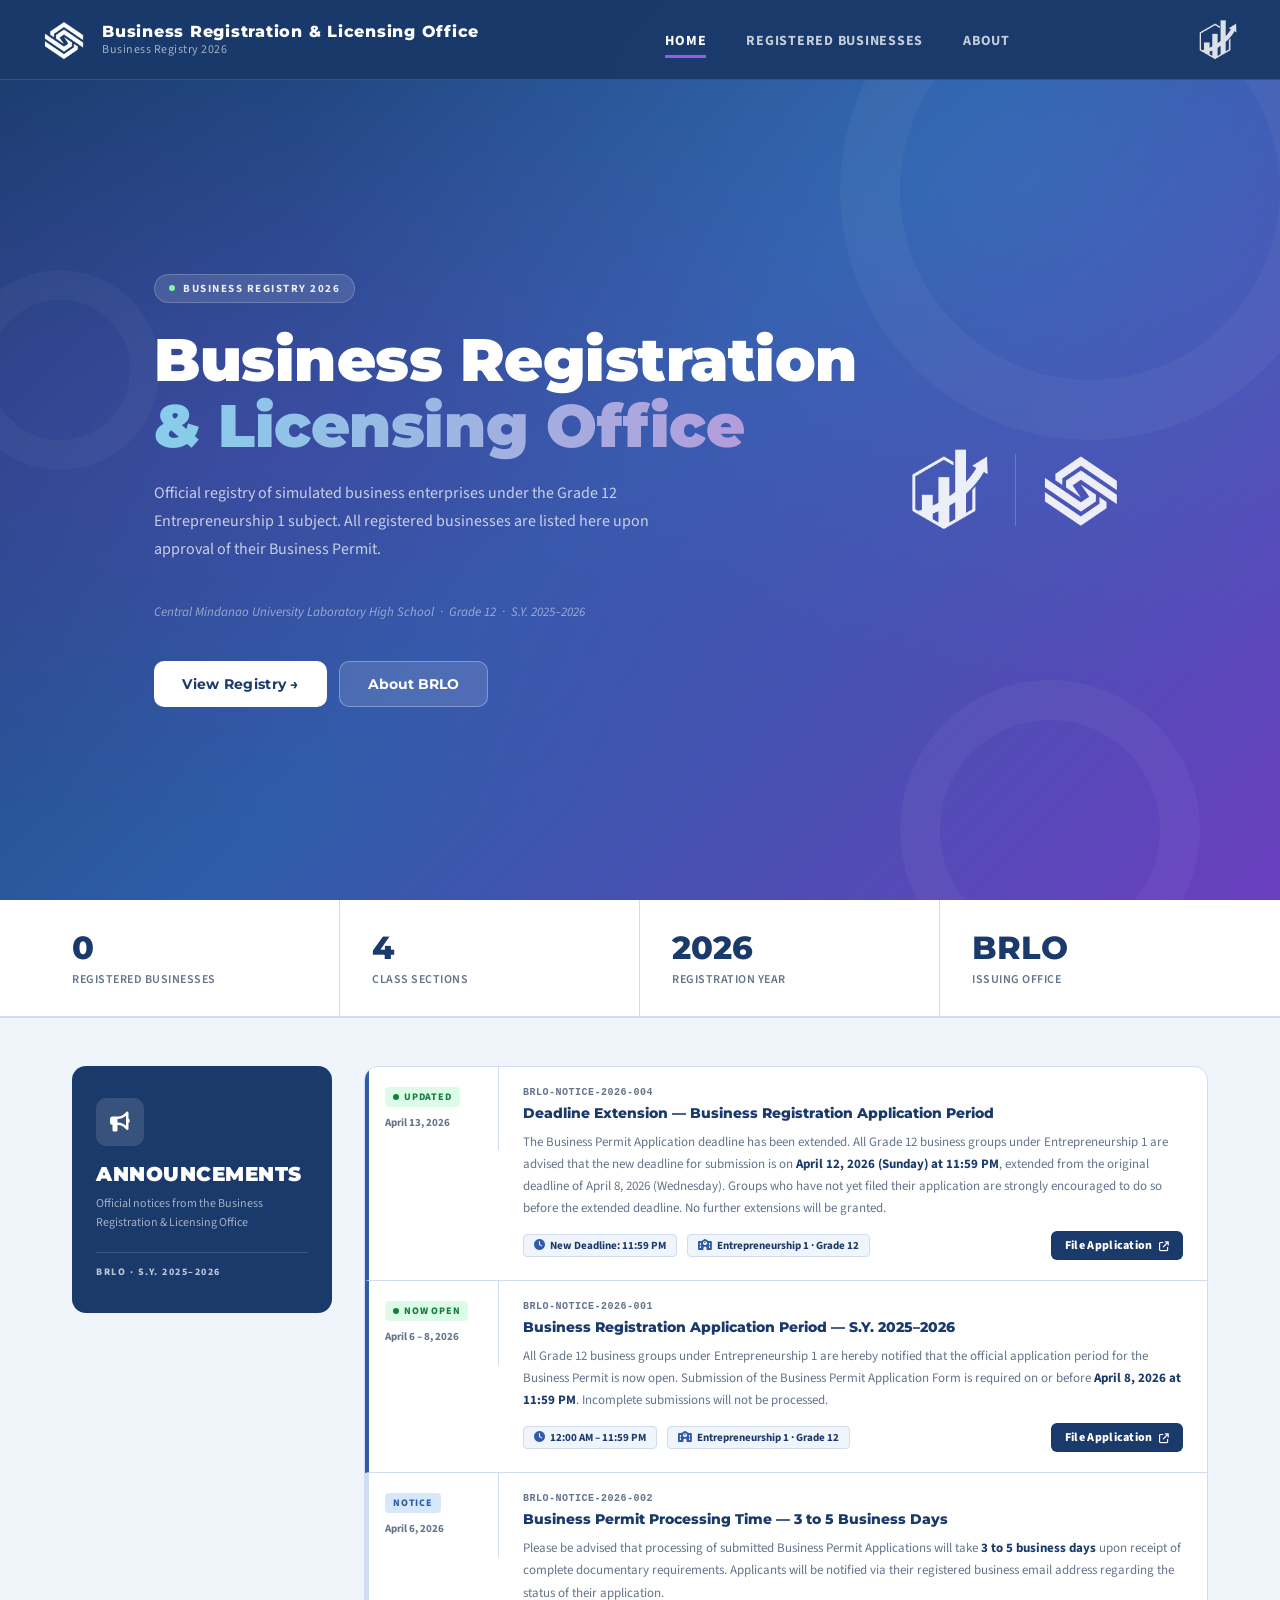
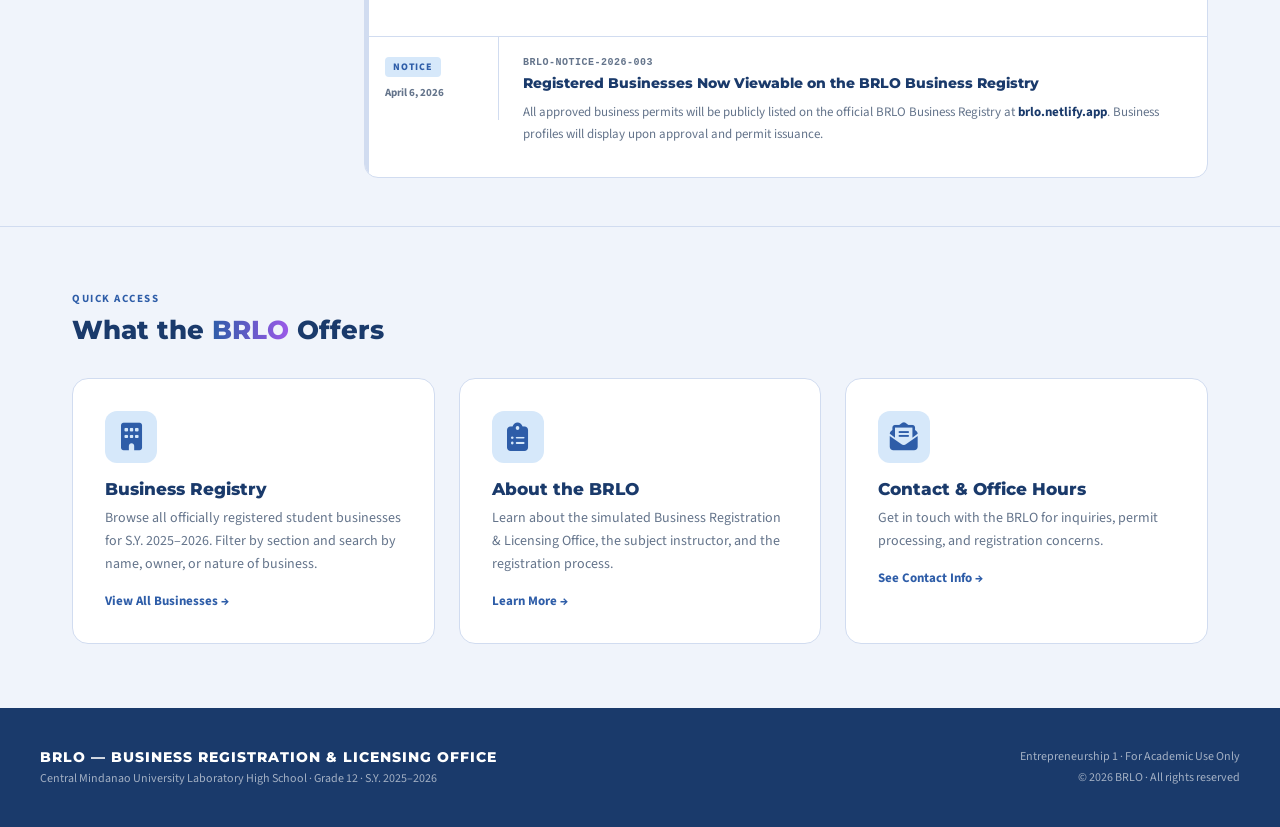
==== index.html @ 85eecd99 "added new announcement" ====
<!DOCTYPE html>
<html lang="en">
<head>
  <meta charset="UTF-8" />
  <meta name="viewport" content="width=device-width, initial-scale=1.0"/>
  <title>BRLO — Business Registry 2026</title>
  <link rel="preconnect" href="https://fonts.googleapis.com">
  <link href="https://fonts.googleapis.com/css2?family=Montserrat:wght@400;500;600;700;800;900&family=Source+Sans+3:ital,wght@0,300;0,400;0,600;1,400&display=swap" rel="stylesheet">
  <link rel="stylesheet" href="https://cdnjs.cloudflare.com/ajax/libs/font-awesome/6.5.0/css/all.min.css">
  <link rel="stylesheet" href="css/style.css">
  <link rel="stylesheet" href="css/home.css">
  <link rel="stylesheet" href="css/hamburger.css">
  <link rel="apple-touch-icon" sizes="180x180" href="favicon_io/apple-touch-icon.png">
  <link rel="icon" type="image/png" sizes="32x32" href="favicon_io/favicon-32x32.png">
  <link rel="icon" type="image/png" sizes="16x16" href="favicon_io/favicon-16x16.png">
  <link rel="manifest" href="favicon_io/site.webmanifest">
</head>
<body class="page-home">

  <!-- ═══════ NAVBAR ═══════ -->
  <nav>
    <a href="index.html" class="nav-brand">
      <img src="logo/brlo-logo.png" alt="BRLO" class="nav-logo" onerror="this.style.display='none'">
      <div class="nav-brand-text">
        <span class="nav-title-full">Business Registration &amp; Licensing Office</span>
        <span class="nav-title-short">BRLO</span>
        <span class="nav-subtitle">Business Registry 2026</span>
      </div>
    </a>

    <ul class="nav-links">
      <li><a href="index.html"    class="nav-link-home">Home</a></li>
      <li><a href="registry.html" class="nav-link-registry">Registered Businesses</a></li>
      <li><a href="about.html"    class="nav-link-about">About</a></li>
    </ul>

    <img src="logo/entrep-logo.png" alt="Entrep" class="nav-right-logo" onerror="this.style.display='none'">
  </nav>


  <!-- ═══════ HERO ═══════ -->
  <section class="hero">
    <div class="hero-geo"></div>
    <div class="hero-geo2"></div>
    <div class="hero-geo3"></div>

    <div class="hero-content">
      <div class="hero-left">
        <div class="hero-eyebrow">Business Registry 2026</div>

        <h1>
          Business Registration<br>
          <span>&amp; Licensing Office</span>
        </h1>

        <p class="hero-sub">
          Official registry of simulated business enterprises under the
          Grade 12 Entrepreneurship 1 subject. All registered businesses
          are listed here upon approval of their Business Permit.
        </p>

        <p class="hero-school">
          Central Mindanao University Laboratory High School
          &nbsp;·&nbsp; Grade 12 &nbsp;·&nbsp; S.Y. 2025–2026
        </p>

        <div class="hero-ctas">
          <a href="registry.html" class="btn-primary">
            View Registry →
          </a>
          <a href="about.html" class="btn-secondary">
            About BRLO
          </a>
        </div>
      </div>

      <div class="hero-right">
        <div class="hero-logo-stack">
          <img src="logo/entrep-logo.png" alt="Entrep Logo" onerror="this.style.display='none'">
          <div class="hero-logo-divider"></div>
          <img src="logo/brlo-logo.png"   alt="BRLO Logo"   onerror="this.style.display='none'">
        </div>
      </div>
    </div>
  </section>


  <!-- ═══════ STATS BAR ═══════ -->
  <div class="stats-bar">
    <div class="stats-inner">
      <div class="stat-item">
        <div class="stat-num" id="stat-total">—</div>
        <div class="stat-label">Registered Businesses</div>
      </div>
      <div class="stat-item">
        <div class="stat-num">4</div>
        <div class="stat-label">Class Sections</div>
      </div>
      <div class="stat-item">
        <div class="stat-num">2026</div>
        <div class="stat-label">Registration Year</div>
      </div>
      <div class="stat-item">
        <div class="stat-num">BRLO</div>
        <div class="stat-label">Issuing Office</div>
      </div>
    </div>
  </div>

  <!-- ═══════ ANNOUNCEMENTS ═══════ -->
<section class="announcements-section">
  <div class="announcements-inner">

    <!-- Left: Header panel -->
    <div class="announcements-header">
      <div class="announcements-header-icon">
        <i class="fa-solid fa-bullhorn"></i>
      </div>
      <h2>Announcements</h2>
      <p>Official notices from the Business Registration &amp; Licensing Office</p>
      <div class="announcements-office-tag">BRLO · S.Y. 2025–2026</div>
    </div>

    <!-- Right: Announcement list -->
    <div class="announcements-list">

      <!-- Item 1 — Active/urgent -->

      <!-- Item 1 — Deadline Extension (NEW - place this FIRST) -->
<div class="announcement-item urgent">
  <div class="announcement-item-left">
    <div class="announcement-tag urgent-tag">
      <span class="announcement-dot"></span> Updated
    </div>
    <div class="announcement-date">April 13, 2026</div>
  </div>
  <div class="announcement-item-content">
    <div class="announcement-ref">BRLO-NOTICE-2026-004</div>
    <div class="announcement-title">
      Deadline Extension — Business Registration Application Period
    </div>
    <div class="announcement-desc">
      The Business Permit Application deadline has been extended. 
      All Grade 12 business groups under Entrepreneurship 1 are advised 
      that the new deadline for submission is on 
      <strong>April 12, 2026 (Sunday) at 11:59 PM</strong>, 
      extended from the original deadline of April 8, 2026 (Wednesday). 
      Groups who have not yet filed their application are strongly encouraged 
      to do so before the extended deadline. No further extensions will be granted.
    </div>
    <div class="announcement-footer-row">
      <span class="announcement-meta-tag">
        <i class="fa-solid fa-clock"></i> New Deadline: 11:59 PM
      </span>
      <span class="announcement-meta-tag">
        <i class="fa-solid fa-school"></i> Entrepreneurship 1 · Grade 12
      </span>
      <a href="https://forms.gle/V1A6bCHSLGgo3zZy9"
         target="_blank" rel="noopener"
         class="announcement-read-more">
        File Application <i class="fa-solid fa-arrow-up-right-from-square"></i>
      </a>
    </div>
  </div>
</div>

      <div class="announcement-item urgent">
        <div class="announcement-item-left">
          <div class="announcement-tag urgent-tag">
            <span class="announcement-dot"></span> Now Open
          </div>
          <div class="announcement-date">April 6 – 8, 2026</div>
        </div>
        <div class="announcement-item-content">
          <div class="announcement-ref">BRLO-NOTICE-2026-001</div>
          <div class="announcement-title">
            Business Registration Application Period — S.Y. 2025–2026
          </div>
          <div class="announcement-desc">
            All Grade 12 business groups under Entrepreneurship 1 are hereby
            notified that the official application period for the Business Permit
            is now open. Submission of the Business Permit Application Form is
            required on or before <strong>April 8, 2026 at 11:59 PM</strong>.
            Incomplete submissions will not be processed.
          </div>
          <div class="announcement-footer-row">
            <span class="announcement-meta-tag">
              <i class="fa-solid fa-clock"></i> 12:00 AM – 11:59 PM
            </span>
            <span class="announcement-meta-tag">
              <i class="fa-solid fa-school"></i> Entrepreneurship 1 · Grade 12
            </span>
            <a href="https://forms.gle/V1A6bCHSLGgo3zZy9"
               target="_blank" rel="noopener"
               class="announcement-read-more">
              File Application <i class="fa-solid fa-arrow-up-right-from-square"></i>
            </a>
          </div>
        </div>
      </div>

      <!-- Item 2 — General notice -->
      <div class="announcement-item">
        <div class="announcement-item-left">
          <div class="announcement-tag general-tag">Notice</div>
          <div class="announcement-date">April 6, 2026</div>
        </div>
        <div class="announcement-item-content">
          <div class="announcement-ref">BRLO-NOTICE-2026-002</div>
          <div class="announcement-title">
            Business Permit Processing Time — 3 to 5 Business Days
          </div>
          <div class="announcement-desc">
            Please be advised that processing of submitted Business Permit
            Applications will take <strong>3 to 5 business days</strong>
            upon receipt of complete documentary requirements.
            Applicants will be notified via their registered business email address
            regarding the status of their application.
          </div>
        </div>
      </div>

      <!-- Item 3 — General notice -->
      <div class="announcement-item">
        <div class="announcement-item-left">
          <div class="announcement-tag general-tag">Notice</div>
          <div class="announcement-date">April 6, 2026</div>
        </div>
        <div class="announcement-item-content">
          <div class="announcement-ref">BRLO-NOTICE-2026-003</div>
          <div class="announcement-title">
            Registered Businesses Now Viewable on the BRLO Business Registry
          </div>
          <div class="announcement-desc">
            All approved business permits will be publicly listed on the
            official BRLO Business Registry at
            <strong>brlo.netlify.app</strong>.
            Business profiles will display upon approval and permit issuance.
          </div>
        </div>
      </div>

    </div>
  </div>
</section>


  <!-- ═══════ HIGHLIGHT CARDS ═══════ -->
  <section class="highlights">
    <div class="section-eyebrow">Quick Access</div>
    <h2 class="section-title">What the <span>BRLO</span> Offers</h2>

    <div class="highlights-grid">

      <a href="registry.html" class="highlight-card">
        <span class="highlight-icon"><i class="fa-solid fa-building"></i></span>
        <div class="highlight-title">Business Registry</div>
        <p class="highlight-desc">
          Browse all officially registered student businesses for S.Y. 2025–2026.
          Filter by section and search by name, owner, or nature of business.
        </p>
        <span class="highlight-link">View All Businesses →</span>
      </a>

      <a href="about.html" class="highlight-card">
        <span class="highlight-icon"><i class="fa-solid fa-clipboard-list"></i></span>
        <div class="highlight-title">About the BRLO</div>
        <p class="highlight-desc">
          Learn about the simulated Business Registration &amp; Licensing Office,
          the subject instructor, and the registration process.
        </p>
        <span class="highlight-link">Learn More →</span>
      </a>

      <a href="about.html#contact" class="highlight-card">
        <span class="highlight-icon"><i class="fa-solid fa-envelope-open-text"></i></span>
        <div class="highlight-title">Contact &amp; Office Hours</div>
        <p class="highlight-desc">
          Get in touch with the BRLO for inquiries, permit processing,
          and registration concerns.
        </p>
        <span class="highlight-link">See Contact Info →</span>
      </a>

    </div>
  </section>


  <!-- ═══════ FOOTER ═══════ -->
  <footer>
    <div class="footer-inner">
      <div class="footer-brand">
        <strong>BRLO — BUSINESS REGISTRATION &amp; LICENSING OFFICE</strong>
        <span>Central Mindanao University Laboratory High School · Grade 12 · S.Y. 2025–2026</span>
      </div>
      <div class="footer-right">
        <p>Entrepreneurship 1 · For Academic Use Only</p>
        <p style="margin-top: 4px;">© 2026 BRLO · All rights reserved</p>
      </div>
    </div>
  </footer>


  <script src="js/data.js"></script>
  <script src="js/main.js"></script>
  <script>
    // Populate live stat from data
    document.addEventListener('DOMContentLoaded', () => {
      const el = document.getElementById('stat-total');
      if (el && typeof BUSINESSES !== 'undefined') {
        el.textContent = BUSINESSES.length;
      }
    });
  </script>
</body>
</html>
---- css/style.css ----
/* ═══════════════════════════════════════════════════
   style.css — BRLO Global Stylesheet
   Shared across all pages: reset, variables, nav, footer
   ═══════════════════════════════════════════════════ */

/* ── RESET & BASE ─────────────────────────────────── */
*, *::before, *::after {
  box-sizing: border-box;
  margin: 0;
  padding: 0;
}
html { scroll-behavior: smooth; }
body {
  font-family: 'Source Sans 3', sans-serif;
  background: #F0F4FB;
  color: #1C1C2E;
  min-height: 100vh;
  display: flex;
  flex-direction: column;
}

/* ── CSS VARIABLES ────────────────────────────────── */
:root {
  --navy:       #1A3A6B;
  --blue:       #2E5DA8;
  --sky:        #4A90D9;
  --purple:     #6B3FC0;
  --violet:     #9B59E8;
  --light-blue: #D6E8FA;
  --bg:         #F0F4FB;
  --white:      #FFFFFF;
  --text:       #1C1C2E;
  --muted:      #64748B;
  --border:     #D1DCF0;
  --card-bg:    #FFFFFF;
  --grad:       linear-gradient(135deg, var(--navy) 0%, var(--blue) 50%, var(--purple) 100%);
  --grad-text:  linear-gradient(90deg, #2E5DA8 0%, #9B59E8 100%);
}

/* ── NAVBAR ───────────────────────────────────────── */
nav {
  position: fixed;
  top: 0; left: 0; right: 0;
  z-index: 1000;
  background: rgba(26, 58, 107, 0.98);
  backdrop-filter: blur(16px);
  border-bottom: 1px solid rgba(255,255,255,0.12);
  padding: 0 2.5rem;
  height: 80px;
  display: flex;
  align-items: center;
  justify-content: space-between;
}

.nav-brand {
  display: flex;
  align-items: center;
  gap: 14px;
  text-decoration: none;
}
.nav-logo {
  width: 48px; height: 48px;
  object-fit: contain;
  filter: brightness(0) invert(1);
}
.nav-brand-text {
  display: flex;
  flex-direction: column;
  line-height: 1.2;
}
.nav-brand-text span:first-child {
  font-family: 'Montserrat', sans-serif;
  font-size: 16px;
  font-weight: 800;
  color: #fff;
  letter-spacing: 0.75px;
}
.nav-brand-text span:last-child {
  font-size: 12px;
  color: rgba(255,255,255,0.6);
  font-weight: 400;
  letter-spacing: 0.5px;
  margin-top: 2px;
}

.nav-links {
  display: flex;
  align-items: center;
  gap: 2.5rem;
  list-style: none;
}
.nav-links a {
  text-decoration: none;
  color: rgba(255,255,255,0.75);
  font-size: 14px;
  font-weight: 700;
  letter-spacing: 0.75px;
  text-transform: uppercase;
  transition: color 0.2s;
  padding: 6px 0;
}
.page-home     .nav-link-home,
.page-registry .nav-link-registry,
.page-about    .nav-link-about {
  color: #fff;
  border-bottom: 3px solid var(--violet);
  padding-bottom: 4px;
}

.nav-title-short { display: none; }

.nav-right-logo {
  width: 44px; height: 44px;
  object-fit: contain;
  filter: brightness(0) invert(1);
  opacity: 0.85;
}

/* ── FOOTER ───────────────────────────────────────── */
footer {
  background: var(--navy);
  color: rgba(255,255,255,0.6);
  padding: 2.5rem 2rem;
  margin-top: auto;
}
.footer-inner {
  max-width: 1200px;
  margin: 0 auto;
  display: flex;
  align-items: center;
  justify-content: space-between;
  flex-wrap: wrap;
  gap: 1rem;
}
.footer-brand {
  display: flex;
  flex-direction: column;
  gap: 4px;
}
.footer-brand strong {
  font-family: 'Montserrat', sans-serif;
  font-size: 14px;
  font-weight: 800;
  color: white;
  letter-spacing: 1px;
}
.footer-brand span { font-size: 12px; }
.footer-right {
  font-size: 12px;
  text-align: right;
}

/* ── RESPONSIVE ───────────────────────────────────── */
@media (max-width: 900px) {
  nav { padding: 0 1.5rem; }
  .nav-links { gap: 1.75rem; }
  nav .nav-right-logo { display: none; }
}
@media (max-width: 640px) {
  nav { height: 72px; }
  .nav-links { gap: 1.25rem; }
  .nav-links a { font-size: 12px; }
  .nav-brand-text span:first-child { font-size: 13px; }
  .nav-brand-text span:last-child  { font-size: 11px; }
  .nav-logo { width: 40px; height: 40px; }
}
---- css/home.css ----
/* ═══════════════════════════════════════════════════
   home.css — BRLO Home / Landing Page Styles
   ═══════════════════════════════════════════════════ */

/* ── HERO ─────────────────────────────────────────── */
.hero {
  padding-top: 80px;
  min-height: 100vh;
  background: var(--grad);
  position: relative;
  overflow: hidden;
  display: flex;
  align-items: center;
}
.hero::before {
  content: '';
  position: absolute; inset: 0;
  background:
    radial-gradient(ellipse at 20% 50%, rgba(107,63,192,0.3) 0%, transparent 60%),
    radial-gradient(ellipse at 80% 20%, rgba(74,144,217,0.25) 0%, transparent 50%);
}

/* Decorative geometric rings */
.hero-geo {
  position: absolute; right: -60px; top: -60px;
  width: 500px; height: 500px;
  border: 60px solid rgba(255,255,255,0.04);
  border-radius: 50%;
  transform: rotate(30deg);
}
.hero-geo2 {
  position: absolute; right: 80px; bottom: -80px;
  width: 300px; height: 300px;
  border: 40px solid rgba(255,255,255,0.04);
  border-radius: 50%;
}
.hero-geo3 {
  position: absolute; left: -40px; top: 30%;
  width: 200px; height: 200px;
  border: 30px solid rgba(255,255,255,0.03);
  border-radius: 50%;
}

.hero-content {
  position: relative; z-index: 1;
  max-width: 1200px;
  margin: 0 auto;
  padding: 5rem 2rem;
  display: flex;
  align-items: center;
  justify-content: space-between;
  gap: 3rem;
}
.hero-left { flex: 1; }

/* Live badge */
.hero-eyebrow {
  display: inline-flex;
  align-items: center;
  gap: 8px;
  background: rgba(255,255,255,0.12);
  border: 1px solid rgba(255,255,255,0.2);
  border-radius: 100px;
  padding: 6px 14px;
  font-size: 11px;
  font-weight: 700;
  color: rgba(255,255,255,0.9);
  letter-spacing: 1.5px;
  text-transform: uppercase;
  margin-bottom: 1.5rem;
}
.hero-eyebrow::before {
  content: '';
  width: 6px; height: 6px;
  background: #7CFC9A;
  border-radius: 50%;
  animation: blink 2s infinite;
}
@keyframes blink {
  0%,100% { opacity: 1; }
  50%      { opacity: 0.3; }
}

.hero h1 {
  font-family: 'Montserrat', sans-serif;
  font-size: clamp(2.25rem, 5.5vw, 3.75rem);
  font-weight: 900;
  color: #fff;
  line-height: 1.1;
  margin-bottom: 1.25rem;
  letter-spacing: -0.5px;
}
.hero h1 span {
  background: linear-gradient(90deg, #87CEEB, #B39DDB);
  -webkit-background-clip: text;
  -webkit-text-fill-color: transparent;
  background-clip: text;
}

.hero-sub {
  font-size: 16px;
  color: rgba(255,255,255,0.72);
  line-height: 1.75;
  max-width: 540px;
  margin-bottom: 2.5rem;
}
.hero-school {
  font-size: 13px;
  color: rgba(255,255,255,0.5);
  font-style: italic;
  margin-bottom: 2.5rem;
}

/* CTA Buttons */
.hero-ctas {
  display: flex;
  gap: 12px;
  flex-wrap: wrap;
}
.btn-primary {
  display: inline-flex;
  align-items: center;
  gap: 8px;
  padding: 13px 28px;
  background: #fff;
  color: var(--navy);
  border-radius: 10px;
  font-weight: 700;
  font-size: 14px;
  text-decoration: none;
  font-family: 'Montserrat', sans-serif;
  transition: all 0.2s;
  letter-spacing: 0.3px;
}
.btn-primary:hover {
  background: var(--light-blue);
  transform: translateY(-2px);
  box-shadow: 0 8px 24px rgba(0,0,0,0.15);
}
.btn-secondary {
  display: inline-flex;
  align-items: center;
  gap: 8px;
  padding: 13px 28px;
  background: rgba(255,255,255,0.12);
  border: 1.5px solid rgba(255,255,255,0.3);
  color: #fff;
  border-radius: 10px;
  font-weight: 700;
  font-size: 14px;
  text-decoration: none;
  font-family: 'Montserrat', sans-serif;
  transition: all 0.2s;
}
.btn-secondary:hover {
  background: rgba(255,255,255,0.2);
  transform: translateY(-2px);
}

/* Hero right — logo stack */
.hero-right {
  display: flex;
  flex-direction: column;
  align-items: center;
  gap: 1rem;
}
.hero-logo-stack {
  display: flex;
  align-items: center;
  gap: 20px;
}
.hero-logo-stack img {
  width: 90px; height: 90px;
  object-fit: contain;
  filter: brightness(0) invert(1);
  opacity: 0.9;
}
.hero-logo-divider {
  width: 1px; height: 72px;
  background: rgba(255,255,255,0.2);
}

/* ── STATS BAR ────────────────────────────────────── */
.stats-bar {
  background: var(--white);
  border-bottom: 1px solid var(--border);
}
.stats-inner {
  max-width: 1200px;
  margin: 0 auto;
  display: grid;
  grid-template-columns: repeat(4, 1fr);
}
.stat-item {
  padding: 1.75rem 2rem;
  border-right: 1px solid var(--border);
  display: flex;
  flex-direction: column;
  gap: 4px;
}
.stat-item:last-child { border-right: none; }
.stat-num {
  font-family: 'Montserrat', sans-serif;
  font-size: 32px;
  font-weight: 800;
  color: var(--navy);
}
.stat-label {
  font-size: 12px;
  color: var(--muted);
  text-transform: uppercase;
  letter-spacing: 0.5px;
  font-weight: 600;
}

/* ── ANNOUNCEMENTS SECTION ────────────────────────── */
.announcements-section {
  background: var(--bg);
  border-top: 1px solid var(--border);
  border-bottom: 1px solid var(--border);
  padding: 3rem 0;
}

.announcements-inner {
  max-width: 1200px;
  margin: 0 auto;
  padding: 0 2rem;
  display: grid;
  grid-template-columns: 260px 1fr;
  gap: 2rem;
  align-items: flex-start;
}

/* ── LEFT HEADER PANEL ──────────────────────────── */
.announcements-header {
  background: var(--navy);
  border-radius: 14px;
  padding: 2rem 1.5rem;
  position: sticky;
  top: 100px;
}

.announcements-header-icon {
  width: 48px; height: 48px;
  background: rgba(255,255,255,0.12);
  border-radius: 10px;
  display: flex; align-items: center; justify-content: center;
  margin-bottom: 1rem;
}
.announcements-header-icon i {
  color: #fff; font-size: 20px;
}

.announcements-header h2 {
  font-family: 'Montserrat', sans-serif;
  font-size: 20px; font-weight: 900;
  color: #fff;
  letter-spacing: 0.5px;
  margin-bottom: 8px;
  text-transform: uppercase;
}

.announcements-header p {
  font-size: 12px;
  color: rgba(255,255,255,0.6);
  line-height: 1.6;
  margin-bottom: 1.25rem;
}

.announcements-office-tag {
  display: inline-block;
  font-size: 10px; font-weight: 800;
  color: rgba(255,255,255,0.7);
  text-transform: uppercase;
  letter-spacing: 1.5px;
  border-top: 1px solid rgba(255,255,255,0.15);
  padding-top: 12px;
  width: 100%;
}

/* ── ANNOUNCEMENT LIST ──────────────────────────── */
.announcements-list {
  display: flex;
  flex-direction: column;
  gap: 0;
  border: 1px solid var(--border);
  border-radius: 14px;
  overflow: hidden;
  background: var(--white);
}

/* ── SINGLE ANNOUNCEMENT ITEM ───────────────────── */
.announcement-item {
  display: flex;
  align-items: flex-start;
  gap: 0;
  border-bottom: 1px solid var(--border);
  transition: background 0.15s;
}
.announcement-item:last-child { border-bottom: none; }
.announcement-item:hover { background: #F8FAFF; }

.announcement-item.urgent {
  border-left: 4px solid var(--blue);
}
.announcement-item:not(.urgent) {
  border-left: 4px solid var(--border);
}

/* Left date/tag column */
.announcement-item-left {
  width: 130px;
  flex-shrink: 0;
  padding: 1.25rem 1rem;
  border-right: 1px solid var(--border);
  display: flex;
  flex-direction: column;
  align-items: flex-start;
  gap: 8px;
}

.announcement-tag {
  font-size: 10px; font-weight: 800;
  text-transform: uppercase; letter-spacing: 0.8px;
  padding: 3px 8px;
  border-radius: 4px;
  display: inline-flex; align-items: center; gap: 5px;
}
.urgent-tag {
  background: #DCFCE7; color: #15803D;
}
.general-tag {
  background: var(--light-blue); color: var(--blue);
}

.announcement-dot {
  width: 6px; height: 6px;
  background: #15803D;
  border-radius: 50%;
  display: inline-block;
  animation: blink 2s infinite;
}

.announcement-date {
  font-size: 11px;
  font-weight: 700;
  color: var(--muted);
  line-height: 1.4;
}

/* Right content column */
.announcement-item-content {
  flex: 1;
  padding: 1.25rem 1.5rem;
  min-width: 0;
}

.announcement-ref {
  font-size: 10px; font-weight: 800;
  font-family: 'Courier New', monospace;
  color: var(--muted);
  letter-spacing: 0.5px;
  margin-bottom: 6px;
  text-transform: uppercase;
}

.announcement-title {
  font-family: 'Montserrat', sans-serif;
  font-size: 14px; font-weight: 800;
  color: var(--navy);
  margin-bottom: 8px;
  line-height: 1.35;
}

.announcement-desc {
  font-size: 13px;
  color: var(--muted);
  line-height: 1.7;
  margin-bottom: 12px;
}
.announcement-desc strong {
  color: var(--navy);
  font-weight: 700;
}

.announcement-footer-row {
  display: flex;
  align-items: center;
  flex-wrap: wrap;
  gap: 10px;
}

.announcement-meta-tag {
  display: inline-flex; align-items: center; gap: 5px;
  font-size: 11px; font-weight: 700;
  color: var(--navy);
  background: var(--bg);
  border: 1px solid var(--border);
  padding: 3px 10px;
  border-radius: 4px;
}
.announcement-meta-tag i { color: var(--blue); font-size: 11px; }

.announcement-read-more {
  display: inline-flex; align-items: center; gap: 6px;
  font-size: 12px; font-weight: 800;
  color: var(--white);
  background: var(--navy);
  padding: 6px 14px;
  border-radius: 6px;
  text-decoration: none;
  letter-spacing: 0.3px;
  transition: background 0.2s, transform 0.2s;
  margin-left: auto;
}
.announcement-read-more:hover {
  background: var(--blue);
  transform: translateY(-1px);
}
.announcement-read-more i { font-size: 10px; }

/* ── RESPONSIVE ───────────────────────────────────── */
@media (max-width: 900px) {
  .announcements-inner {
    grid-template-columns: 1fr;
  }
  .announcements-header {
    position: static;
    display: flex;
    flex-direction: row;
    align-items: center;
    gap: 1rem;
    padding: 1.25rem 1.5rem;
    flex-wrap: wrap;
  }
  .announcements-header-icon { margin-bottom: 0; flex-shrink: 0; }
  .announcements-header h2 { font-size: 16px; margin-bottom: 0; }
  .announcements-header p { display: none; }
  .announcements-office-tag {
    border-top: none; padding-top: 0;
    border-left: 1px solid rgba(255,255,255,0.15);
    padding-left: 12px; width: auto;
  }
}

@media (max-width: 600px) {
  .announcement-item {
    flex-direction: column;
  }
  .announcement-item-left {
    width: 100%;
    flex-direction: row;
    align-items: center;
    border-right: none;
    border-bottom: 1px solid var(--border);
    padding: 0.75rem 1rem;
  }
  .announcement-read-more {
    margin-left: 0;
    width: 100%;
    justify-content: center;
  }
}


/* ── FEATURE HIGHLIGHTS ───────────────────────────── */
.highlights {
  max-width: 1200px;
  margin: 0 auto;
  padding: 4rem 2rem;
}
.highlights-grid {
  display: grid;
  grid-template-columns: repeat(3, 1fr);
  gap: 1.5rem;
  margin-top: 2rem;
}
.highlight-card {
  background: var(--white);
  border: 1px solid var(--border);
  border-radius: 16px;
  padding: 2rem;
  transition: all 0.25s;
  text-decoration: none;
  display: block;
}
.highlight-card:hover {
  border-color: var(--blue);
  transform: translateY(-4px);
  box-shadow: 0 16px 40px rgba(46,93,168,0.1);
}

/* Icon container on white card */
.highlight-icon {
  font-size: 1.75rem;
  margin-bottom: 1rem;
  display: flex;
  align-items: center;
  justify-content: flex-start;
  width: 52px; height: 52px;
  background: var(--light-blue);
  border-radius: 12px;
}
.highlight-icon i {
  color: var(--blue);
  margin: auto;
}

.highlight-title {
  font-family: 'Montserrat', sans-serif;
  font-size: 17px;
  font-weight: 800;
  color: var(--navy);
  margin-bottom: 8px;
}
.highlight-desc {
  font-size: 14px;
  color: var(--muted);
  line-height: 1.65;
}
.highlight-link {
  display: inline-flex;
  align-items: center;
  gap: 6px;
  margin-top: 1rem;
  font-size: 13px;
  font-weight: 700;
  color: var(--blue);
}

.section-eyebrow {
  font-size: 11px;
  font-weight: 700;
  color: var(--blue);
  text-transform: uppercase;
  letter-spacing: 1.5px;
  margin-bottom: 8px;
}
.section-title {
  font-family: 'Montserrat', sans-serif;
  font-size: 26px;
  font-weight: 800;
  color: var(--navy);
}
.section-title span {
  background: var(--grad-text);
  -webkit-background-clip: text;
  -webkit-text-fill-color: transparent;
  background-clip: text;
}

/* ── RESPONSIVE ───────────────────────────────────── */
@media (max-width: 900px) {
  .highlights-grid { grid-template-columns: 1fr 1fr; }
}
@media (max-width: 768px) {
  .hero-right { display: none; }
  .stats-inner { grid-template-columns: repeat(2, 1fr); }
  .stat-item:nth-child(2) { border-right: none; }
  .highlights-grid { grid-template-columns: 1fr; }
  .announcement-inner {
    flex-direction: column;
    align-items: flex-start;
    gap: 1rem;
    padding: 1.5rem 1.25rem;
  }

  .announcement-cta {
    width: 100%;
    justify-content: center;
  }

  .announcement-meta {
    gap: 8px;
  }
}
---- css/hamburger.css ----
/* ═══════════════════════════════════════════════════
   hamburger.css — Mobile Navigation
   append this file in all HTML pages inside <head>
   ═══════════════════════════════════════════════════ */

/* Hide hamburger button on desktop */
.nav-hamburger { display: none; }

@media (max-width: 768px) {

  /* ── NAV BAR — single row, no wrapping ─────────── */
  nav {
    height: 64px;
    padding: 0 1.25rem;
    display: flex;
    align-items: center;
    justify-content: space-between;
    flex-wrap: nowrap;        /* CRITICAL — keeps brand + btn on one line */
  }

  /* Brand takes only what it needs */
  .nav-brand {
    flex: 1;
    min-width: 0;             /* allows text to truncate if needed */
    gap: 10px;
  }

  .nav-logo {
    width: 36px; height: 36px;
    flex-shrink: 0;
  }

  .nav-brand-text span:first-child {
    font-size: 12px;
    white-space: nowrap;
    overflow: hidden;
    text-overflow: ellipsis;
  }

  .nav-brand-text span:last-child {
    font-size: 10px;
  }

  /* Hide the right logo */
  .nav-right-logo { display: none !important; }

  /* ── HAMBURGER BUTTON ───────────────────────────── */
  .nav-hamburger {
    display: flex;
    flex-direction: column;
    justify-content: center;
    align-items: center;
    gap: 5px;
    width: 40px;
    height: 40px;
    min-width: 40px;          /* prevents shrinking */
    background: rgba(255,255,255,0.1);
    border: 1px solid rgba(255,255,255,0.2);
    border-radius: 8px;
    cursor: pointer;
    padding: 0;
    flex-shrink: 0;
    margin-left: 12px;        /* space between brand and button */
    transition: background 0.2s;
  }
  .nav-hamburger:hover { background: rgba(255,255,255,0.18); }

  /* The three bars */
  .nav-hamburger .bar {
    display: block;
    width: 20px;
    height: 2px;
    background: #fff;
    border-radius: 2px;
    transition: transform 0.25s, opacity 0.25s;
    transform-origin: center;
  }

  /* Animate into X when open */
  .nav-hamburger.is-open .bar:nth-child(1) {
    transform: translateY(7px) rotate(45deg);
  }
  .nav-hamburger.is-open .bar:nth-child(2) {
    opacity: 0;
    transform: scaleX(0);
  }
  .nav-hamburger.is-open .bar:nth-child(3) {
    transform: translateY(-7px) rotate(-45deg);
  }

  /* ── NAV LINKS — hidden panel, slides down ──────── */
  .nav-links {
    display: none;
    flex-direction: column;
    align-items: stretch;
    gap: 0;
    list-style: none;

    /* Full-width panel fixed under the navbar */
    position: fixed;
    top: 64px;
    left: 0;
    right: 0;
    background: rgba(22, 48, 90, 0.99);
    backdrop-filter: blur(16px);
    -webkit-backdrop-filter: blur(16px);
    border-top: 1px solid rgba(255,255,255,0.1);
    padding: 0.5rem 0 1.25rem;
    z-index: 999;
    box-shadow: 0 12px 40px rgba(0,0,0,0.3);
  }

  .nav-links.mobile-open { display: flex; }

  /* Each list item */
  .nav-links li { width: 100%; }

  .nav-links a {
    display: block;
    padding: 16px 1.5rem;
    font-size: 14px;
    font-weight: 700;
    letter-spacing: 0.75px;
    text-transform: uppercase;
    color: rgba(255,255,255,0.75);
    text-decoration: none;
    border-bottom: 1px solid rgba(255,255,255,0.07);
    transition: background 0.15s, color 0.15s;
  }

  .nav-links li:last-child a {
    border-bottom: none;
  }

  .nav-links a:hover {
    background: rgba(255,255,255,0.06);
    color: #fff;
  }

  /* ── ACTIVE STATE — mobile uses left bar ────────── */
  /* page-body class approach — works with no JS */
  .page-home     .nav-link-home,
  .page-registry .nav-link-registry,
  .page-about    .nav-link-about {
    color: #fff;
    border-left: 4px solid var(--violet);
    padding-left: calc(1.5rem - 4px);
    background: rgba(155, 89, 232, 0.1);
    border-bottom: 1px solid rgba(255,255,255,0.07);
  }

  /* ── FOOTER — mobile fix ────────────────────────── */
footer {
  padding: 2rem 1.25rem;
}

.footer-inner {
  flex-direction: column;
  align-items: center;
  text-align: center;
  gap: 0.75rem;
}

.footer-brand {
  align-items: center;
}

.footer-brand strong {
  font-size: 12px;
  letter-spacing: 0.5px;
  line-height: 1.4;
}

.footer-brand span {
  font-size: 11px;
  line-height: 1.5;
}

.footer-right {
  text-align: center;
  font-size: 11px;
}

.footer-right p + p {
  margin-top: 2px;
}

}

@media (max-width: 390px) {
    /* Show short title, hide long title on mobile */
.nav-title-full  { display: none; }
.nav-title-short {
    display: block;
  font-family: 'Montserrat', sans-serif;
  font-size: 14px;
  font-weight: 800;
  color: #fff;
  letter-spacing: 1px;
  line-height: 1.2;
}
.nav-subtitle {
  font-size: 10px;
  color: rgba(255,255,255,0.6);
  font-weight: 400;
  letter-spacing: 0.5px;
}
}
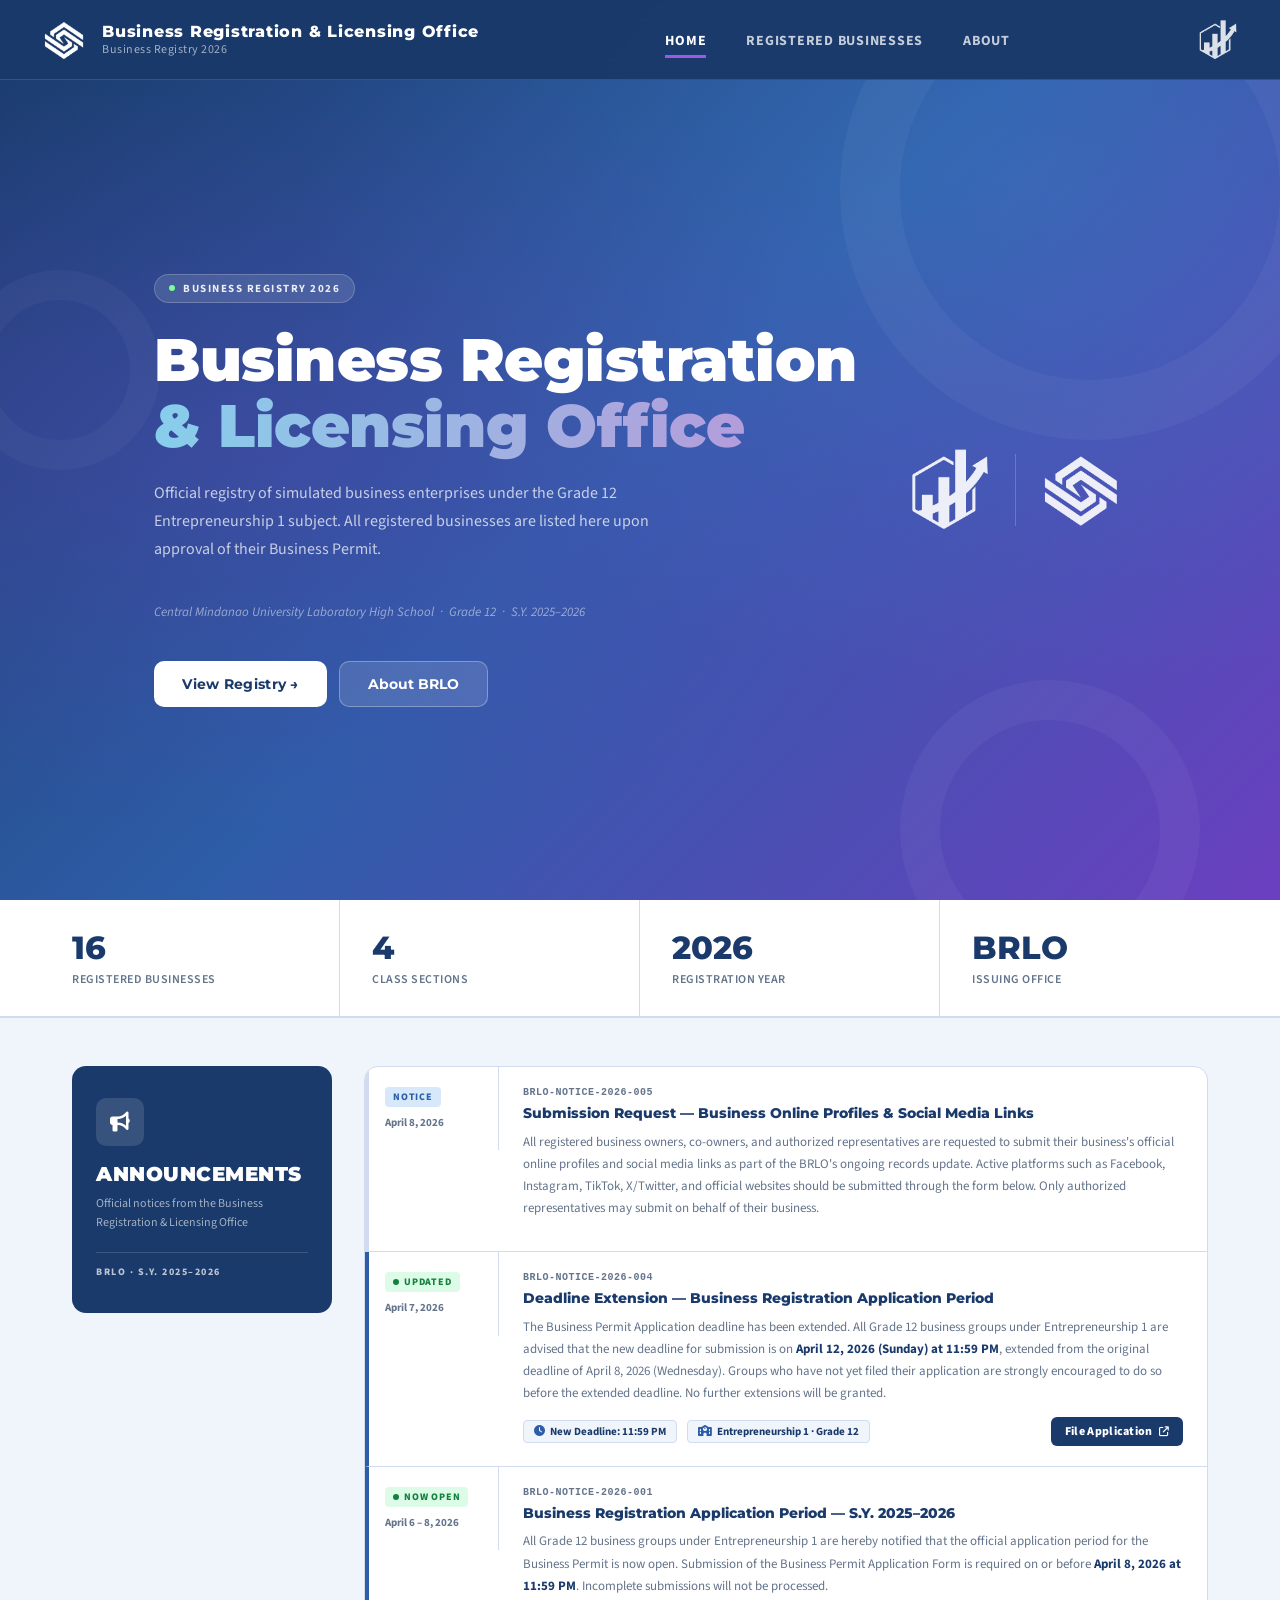
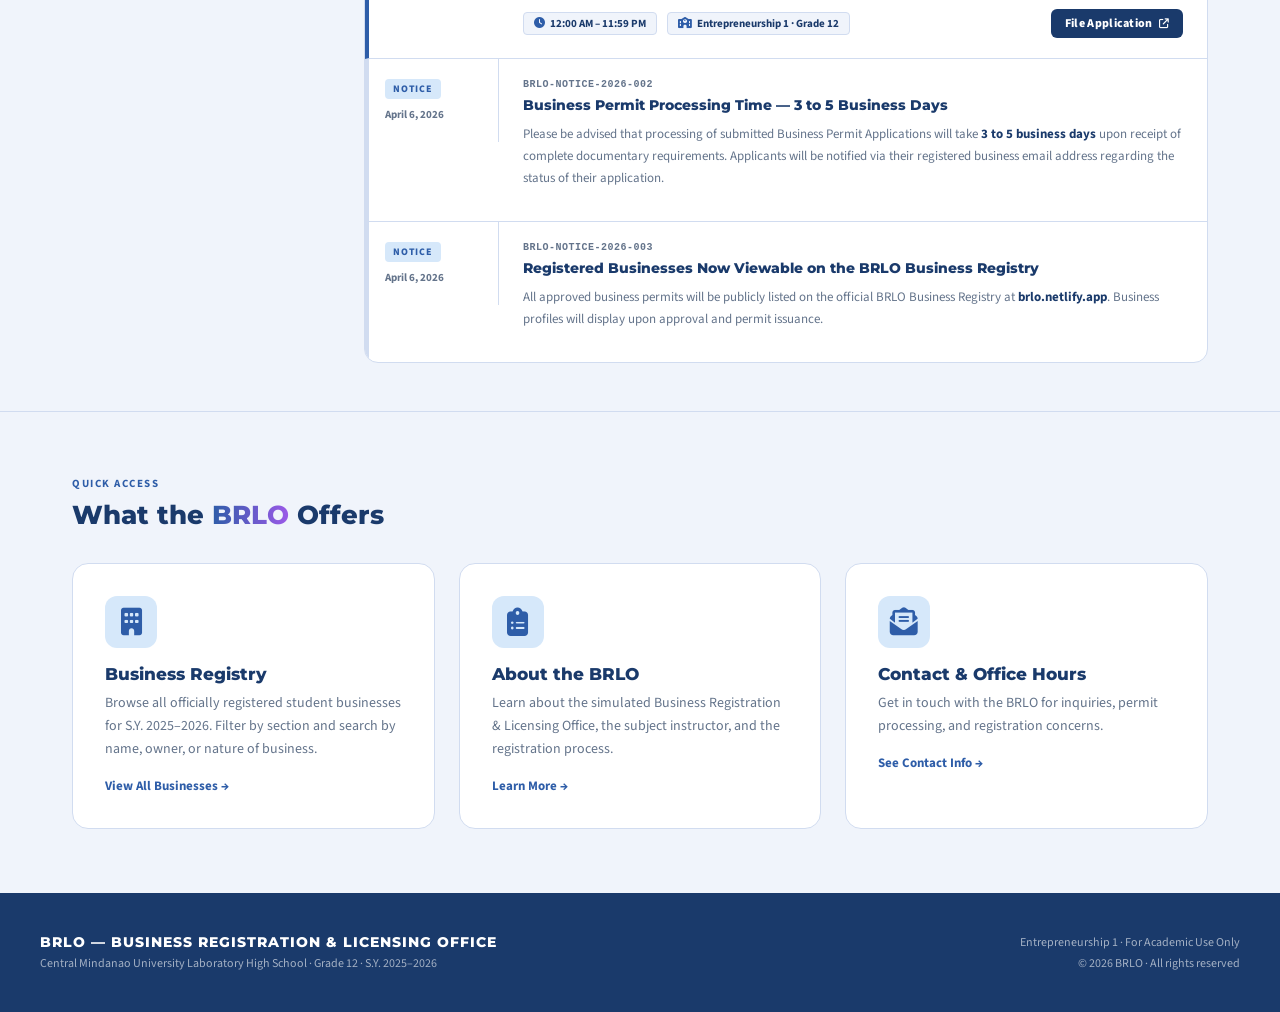
==== commit 246536b9: "added 5 new businesses and 1 announcement" ====
--- a/index.html
+++ b/index.html
@@ -125,6 +125,26 @@
     <div class="announcements-list">
 
       <!-- Item 1 — Active/urgent -->
+       <div class="announcement-item">
+        <div class="announcement-item-left">
+          <div class="announcement-tag general-tag">Notice</div>
+          <div class="announcement-date">April 8, 2026</div>
+        </div>
+        <div class="announcement-item-content">
+          <div class="announcement-ref">BRLO-NOTICE-2026-005</div>
+          <div class="announcement-title">
+            Submission Request — Business Online Profiles &amp; Social Media Links
+          </div>
+          <div class="announcement-desc">
+            All registered business owners, co-owners, and authorized representatives
+            are requested to submit their business's official online profiles and social
+            media links as part of the BRLO's ongoing records update. Active platforms
+            such as Facebook, Instagram, TikTok, X/Twitter, and official websites should
+            be submitted through the form below. Only authorized representatives may
+            submit on behalf of their business.
+          </div>
+        </div>
+      </div>
 
       <!-- Item 1 — Deadline Extension (NEW - place this FIRST) -->
 <div class="announcement-item urgent">
@@ -132,7 +152,7 @@
     <div class="announcement-tag urgent-tag">
       <span class="announcement-dot"></span> Updated
     </div>
-    <div class="announcement-date">April 13, 2026</div>
+    <div class="announcement-date">April 7, 2026</div>
   </div>
   <div class="announcement-item-content">
     <div class="announcement-ref">BRLO-NOTICE-2026-004</div>
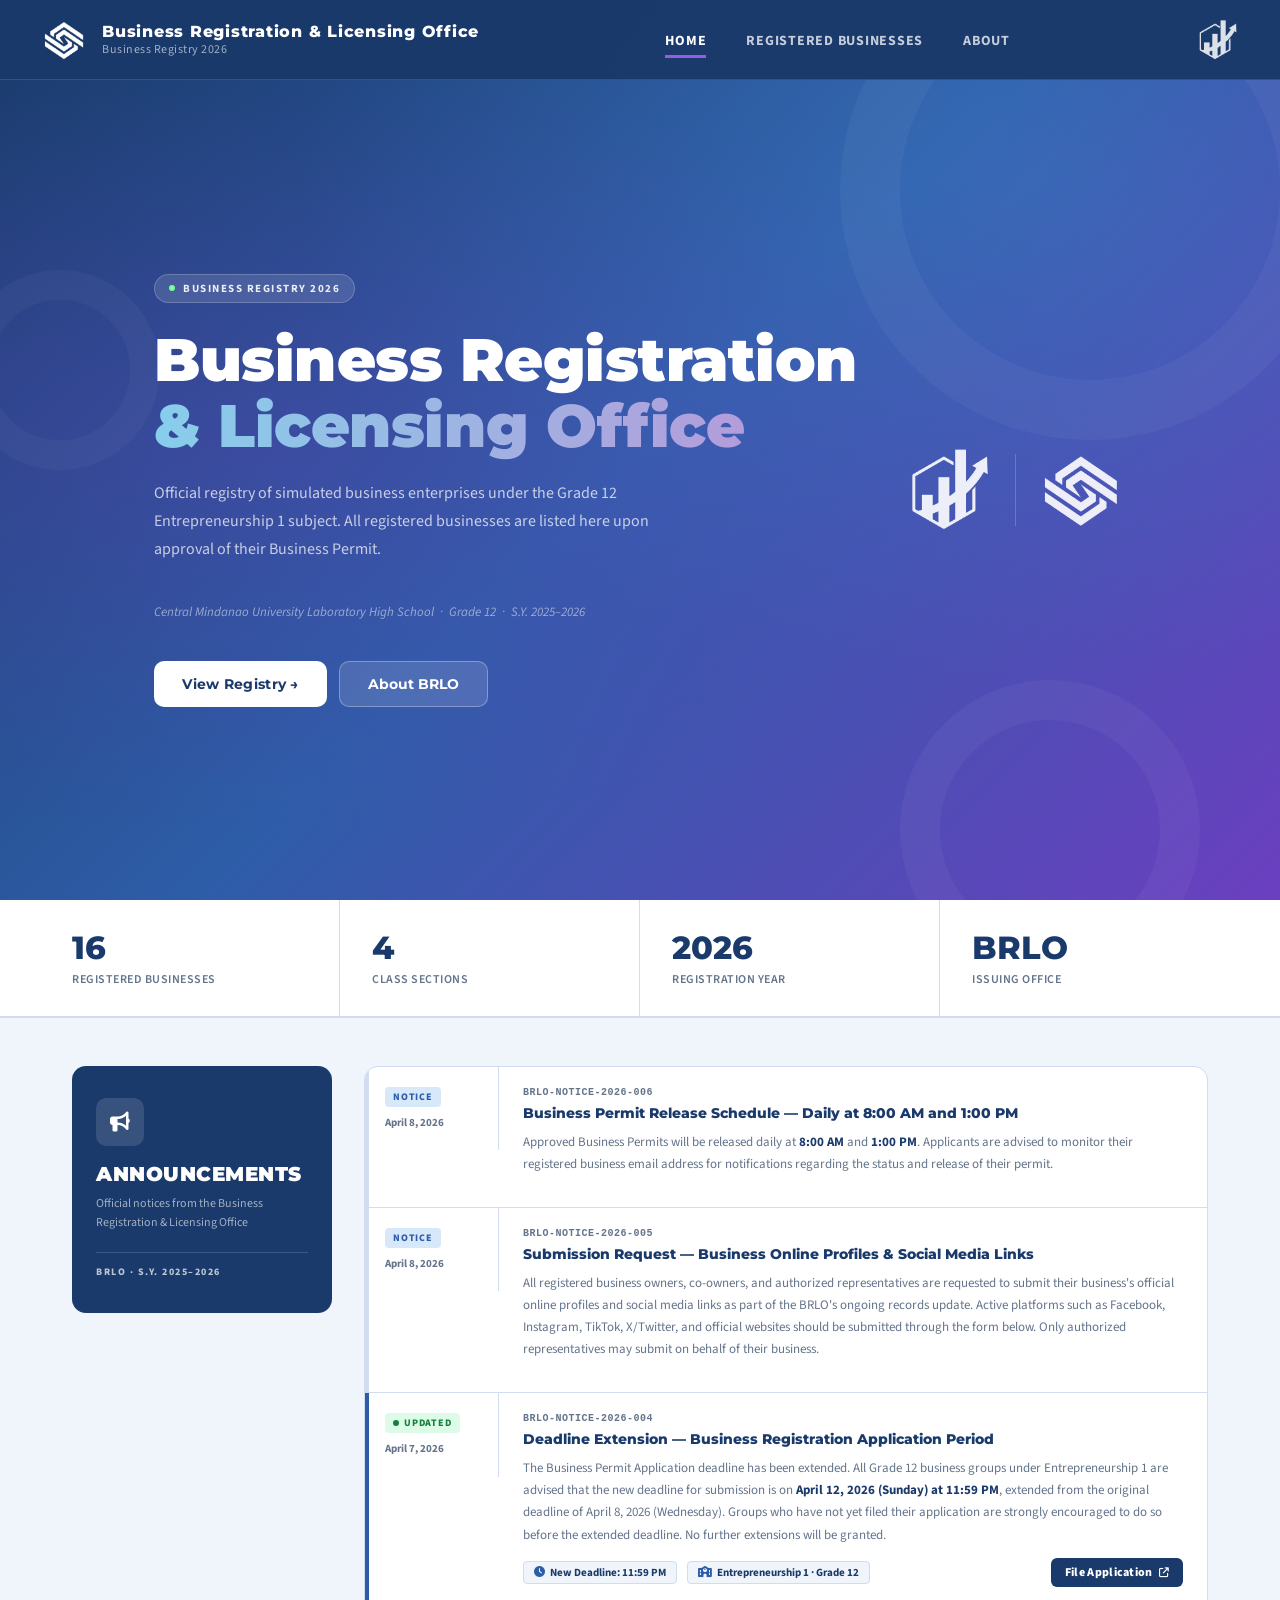
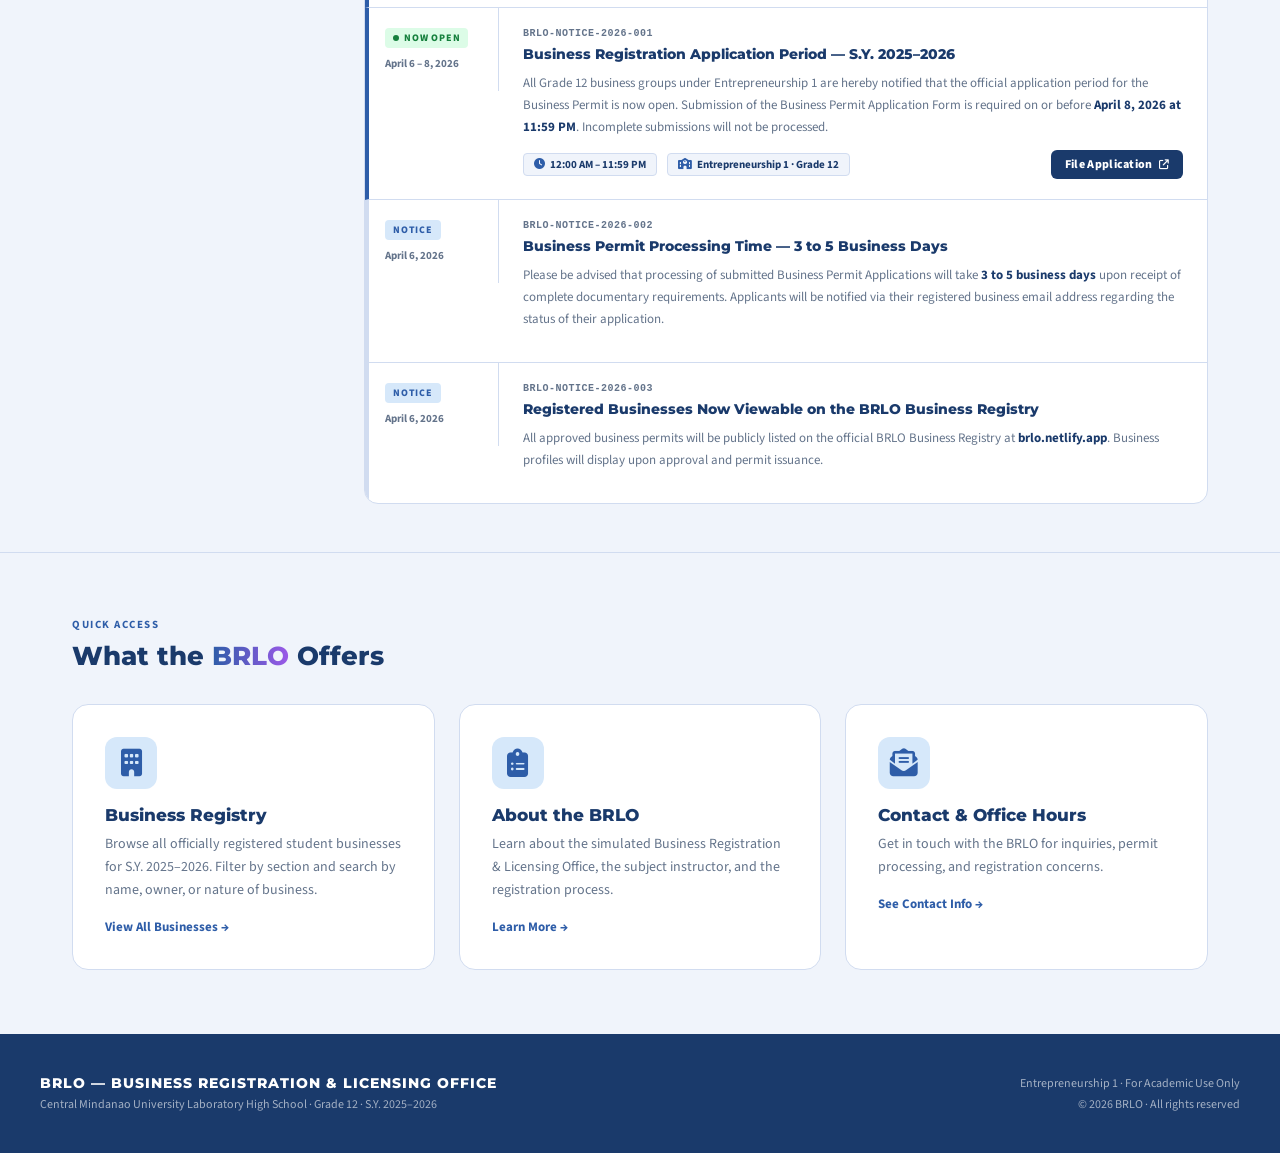
==== commit 79a903bf: "added 1 new announcement" ====
--- a/index.html
+++ b/index.html
@@ -125,6 +125,26 @@
     <div class="announcements-list">
 
       <!-- Item 1 — Active/urgent -->
+
+      <div class="announcement-item">
+        <div class="announcement-item-left">
+          <div class="announcement-tag general-tag">Notice</div>
+          <div class="announcement-date">April 8, 2026</div>
+        </div>
+        <div class="announcement-item-content">
+          <div class="announcement-ref">BRLO-NOTICE-2026-006</div>
+          <div class="announcement-title">
+            Business Permit Release Schedule — Daily at 8:00 AM and 1:00 PM
+          </div>
+          <div class="announcement-desc">
+            Approved Business Permits will be released daily at
+            <strong>8:00 AM</strong> and <strong>1:00 PM</strong>.
+            Applicants are advised to monitor their registered business email address
+            for notifications regarding the status and release of their permit.
+          </div>
+        </div>
+      </div>
+      
        <div class="announcement-item">
         <div class="announcement-item-left">
           <div class="announcement-tag general-tag">Notice</div>
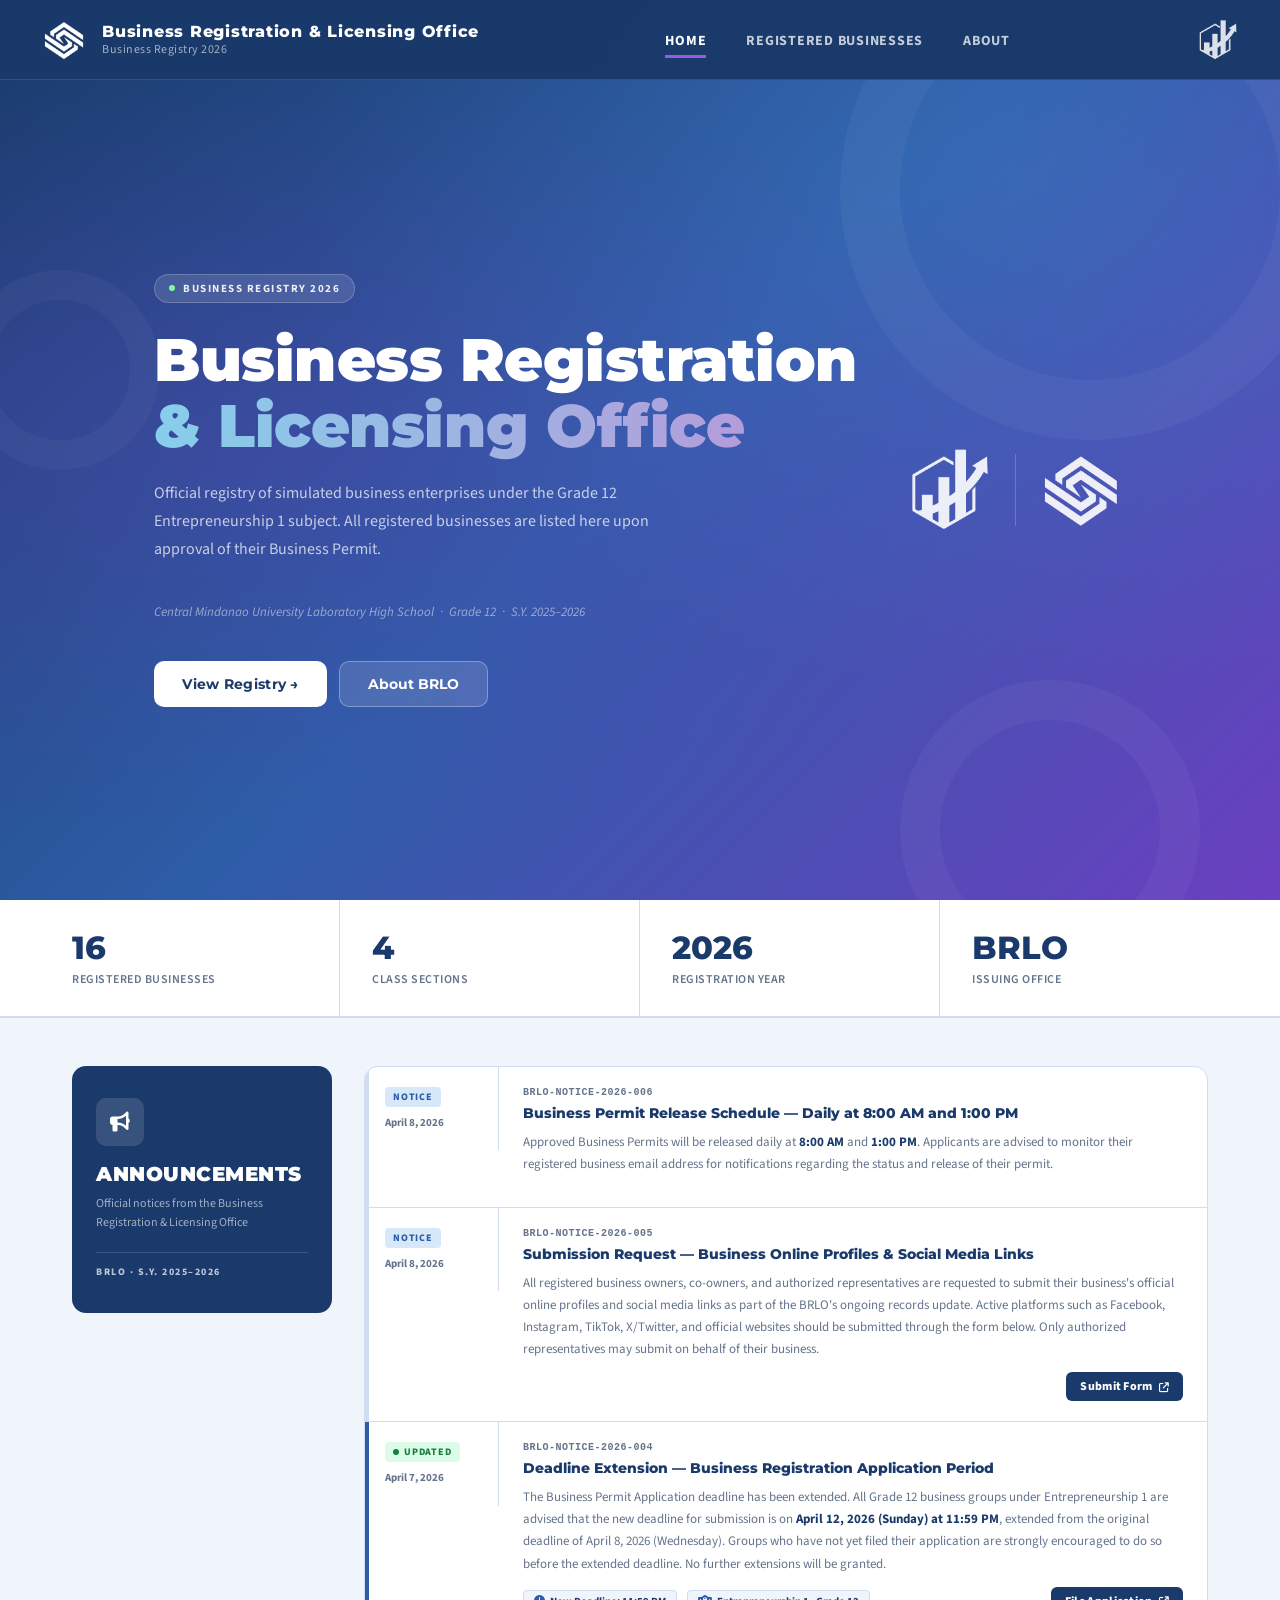
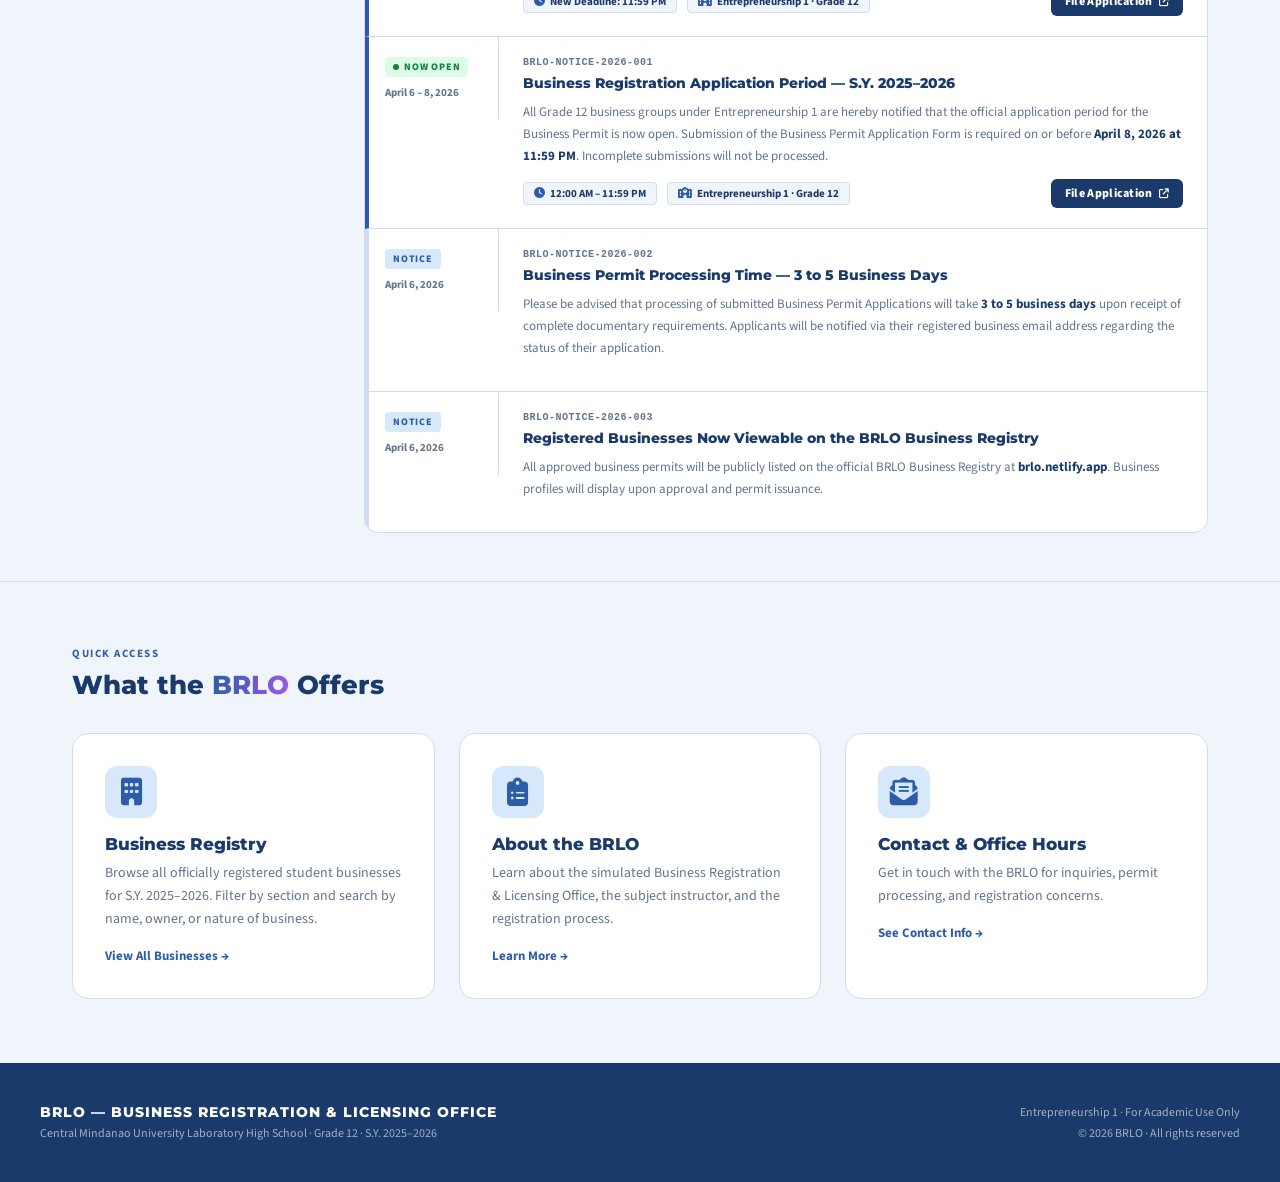
==== commit cb3871ab: "modified one announcement" ====
--- a/index.html
+++ b/index.html
@@ -144,7 +144,7 @@
           </div>
         </div>
       </div>
-      
+
        <div class="announcement-item">
         <div class="announcement-item-left">
           <div class="announcement-tag general-tag">Notice</div>
@@ -162,6 +162,13 @@
             such as Facebook, Instagram, TikTok, X/Twitter, and official websites should
             be submitted through the form below. Only authorized representatives may
             submit on behalf of their business.
+          </div>
+          <div class="announcement-footer-row">
+            <a href="https://docs.google.com/forms/d/e/1FAIpQLScvsRaIaQnWEaJVgNYVOkMKwqeHpLxcmuufoLa5Oj9_Dja5kQ/viewform?usp=sharing"
+              target="_blank" rel="noopener"
+              class="announcement-read-more">
+              Submit Form <i class="fa-solid fa-arrow-up-right-from-square"></i>
+            </a>
           </div>
         </div>
       </div>
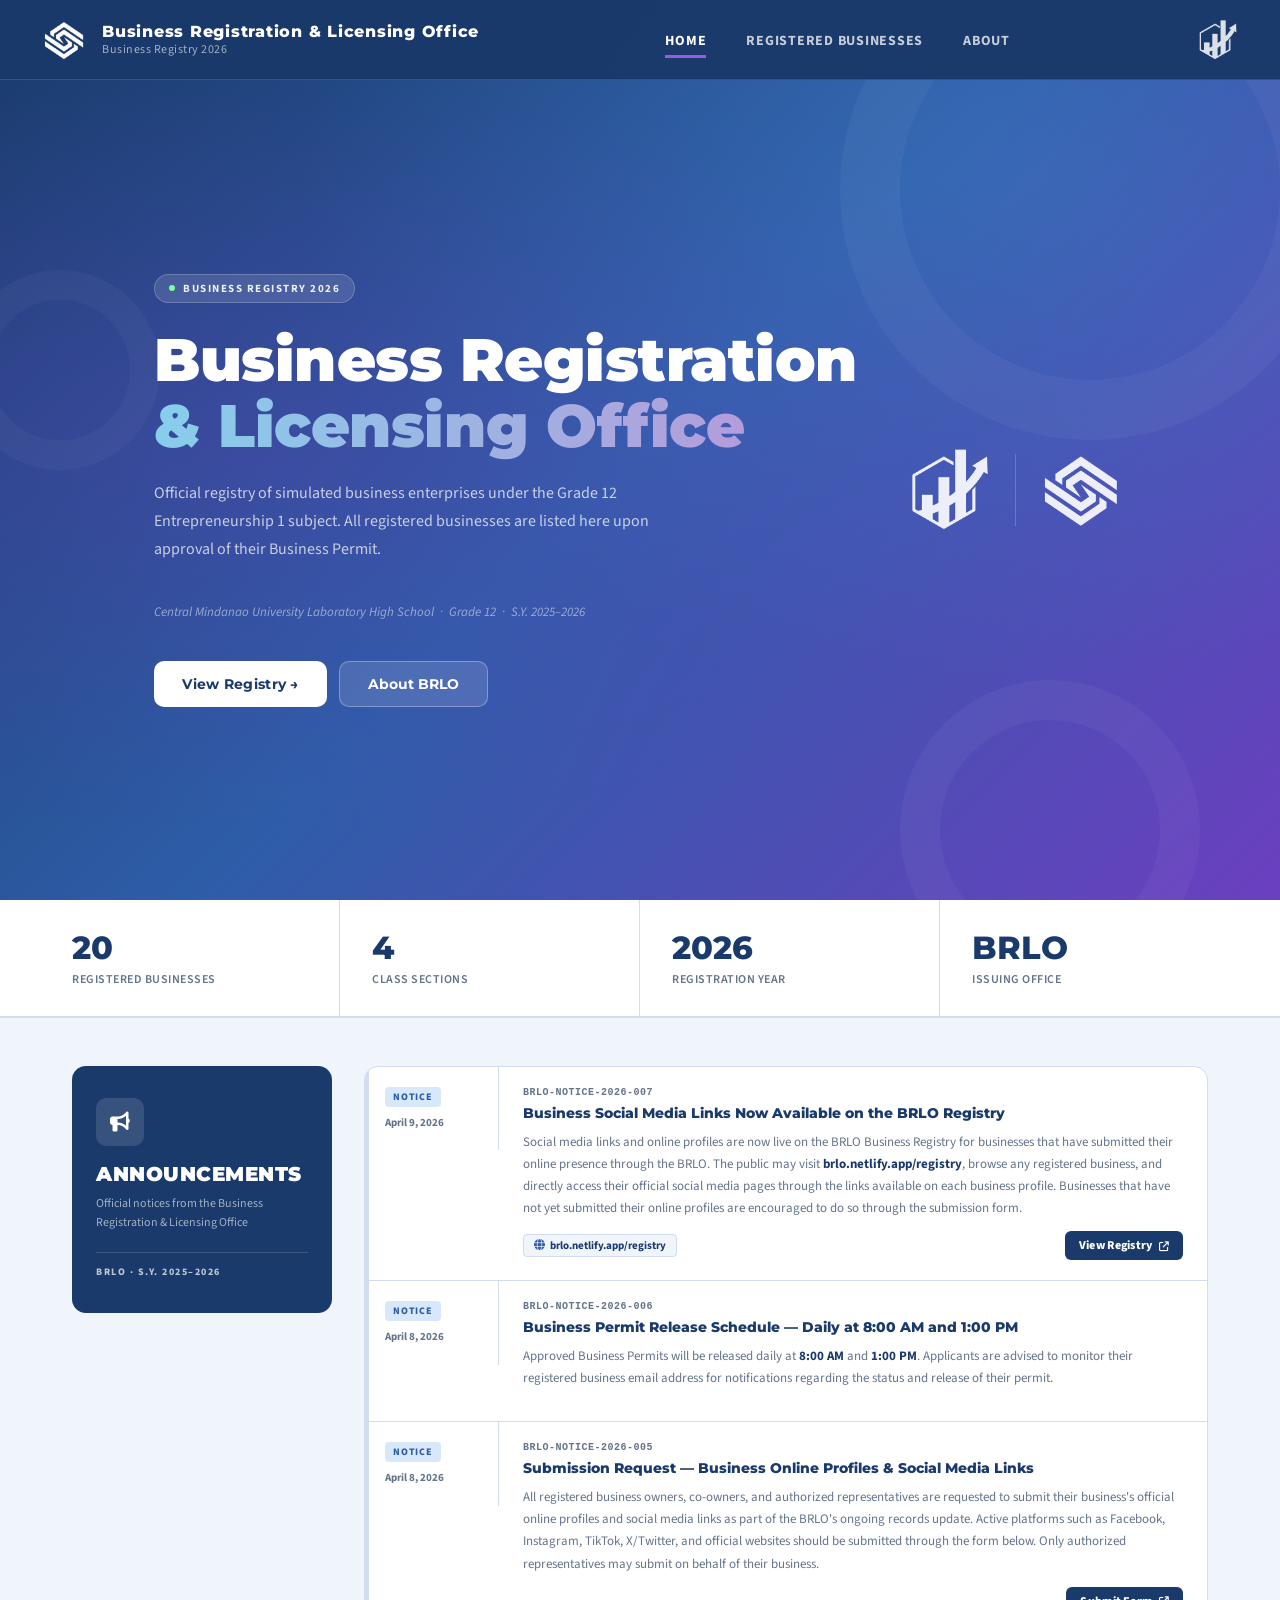
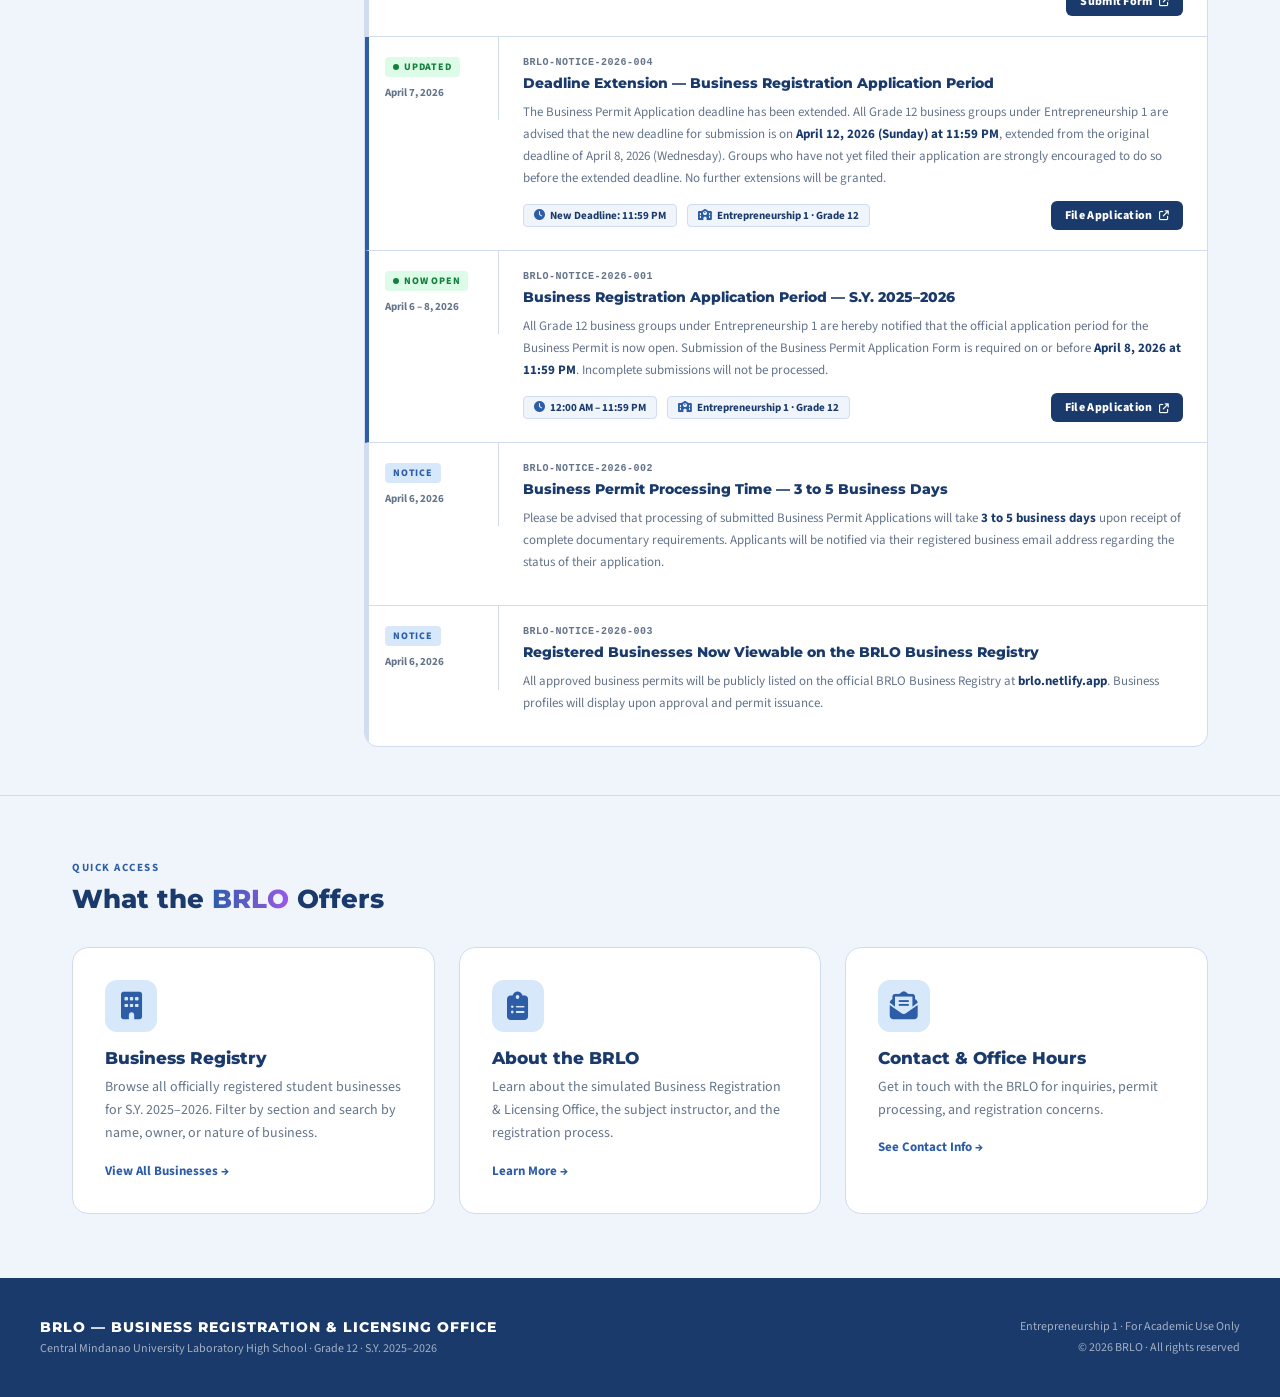
==== commit 40dd0d86: "added 4 new businesses and social media links" ====
--- a/index.html
+++ b/index.html
@@ -126,6 +126,37 @@
 
       <!-- Item 1 — Active/urgent -->
 
+        <div class="announcement-item">
+          <div class="announcement-item-left">
+            <div class="announcement-tag general-tag">Notice</div>
+            <div class="announcement-date">April 9, 2026</div>
+          </div>
+          <div class="announcement-item-content">
+            <div class="announcement-ref">BRLO-NOTICE-2026-007</div>
+            <div class="announcement-title">
+              Business Social Media Links Now Available on the BRLO Registry
+            </div>
+            <div class="announcement-desc">
+              Social media links and online profiles are now live on the BRLO Business Registry
+              for businesses that have submitted their online presence through the BRLO.
+              The public may visit <strong>brlo.netlify.app/registry</strong>, browse any registered
+              business, and directly access their official social media pages through the
+              links available on each business profile. Businesses that have not yet submitted
+              their online profiles are encouraged to do so through the submission form.
+            </div>
+            <div class="announcement-footer-row">
+              <span class="announcement-meta-tag">
+                <i class="fa-solid fa-globe"></i> brlo.netlify.app/registry
+              </span>
+              <a href="https://brlo.netlify.app/registry"
+                target="_blank" rel="noopener"
+                class="announcement-read-more">
+                View Registry <i class="fa-solid fa-arrow-up-right-from-square"></i>
+              </a>
+            </div>
+          </div>
+        </div>
+
       <div class="announcement-item">
         <div class="announcement-item-left">
           <div class="announcement-tag general-tag">Notice</div>
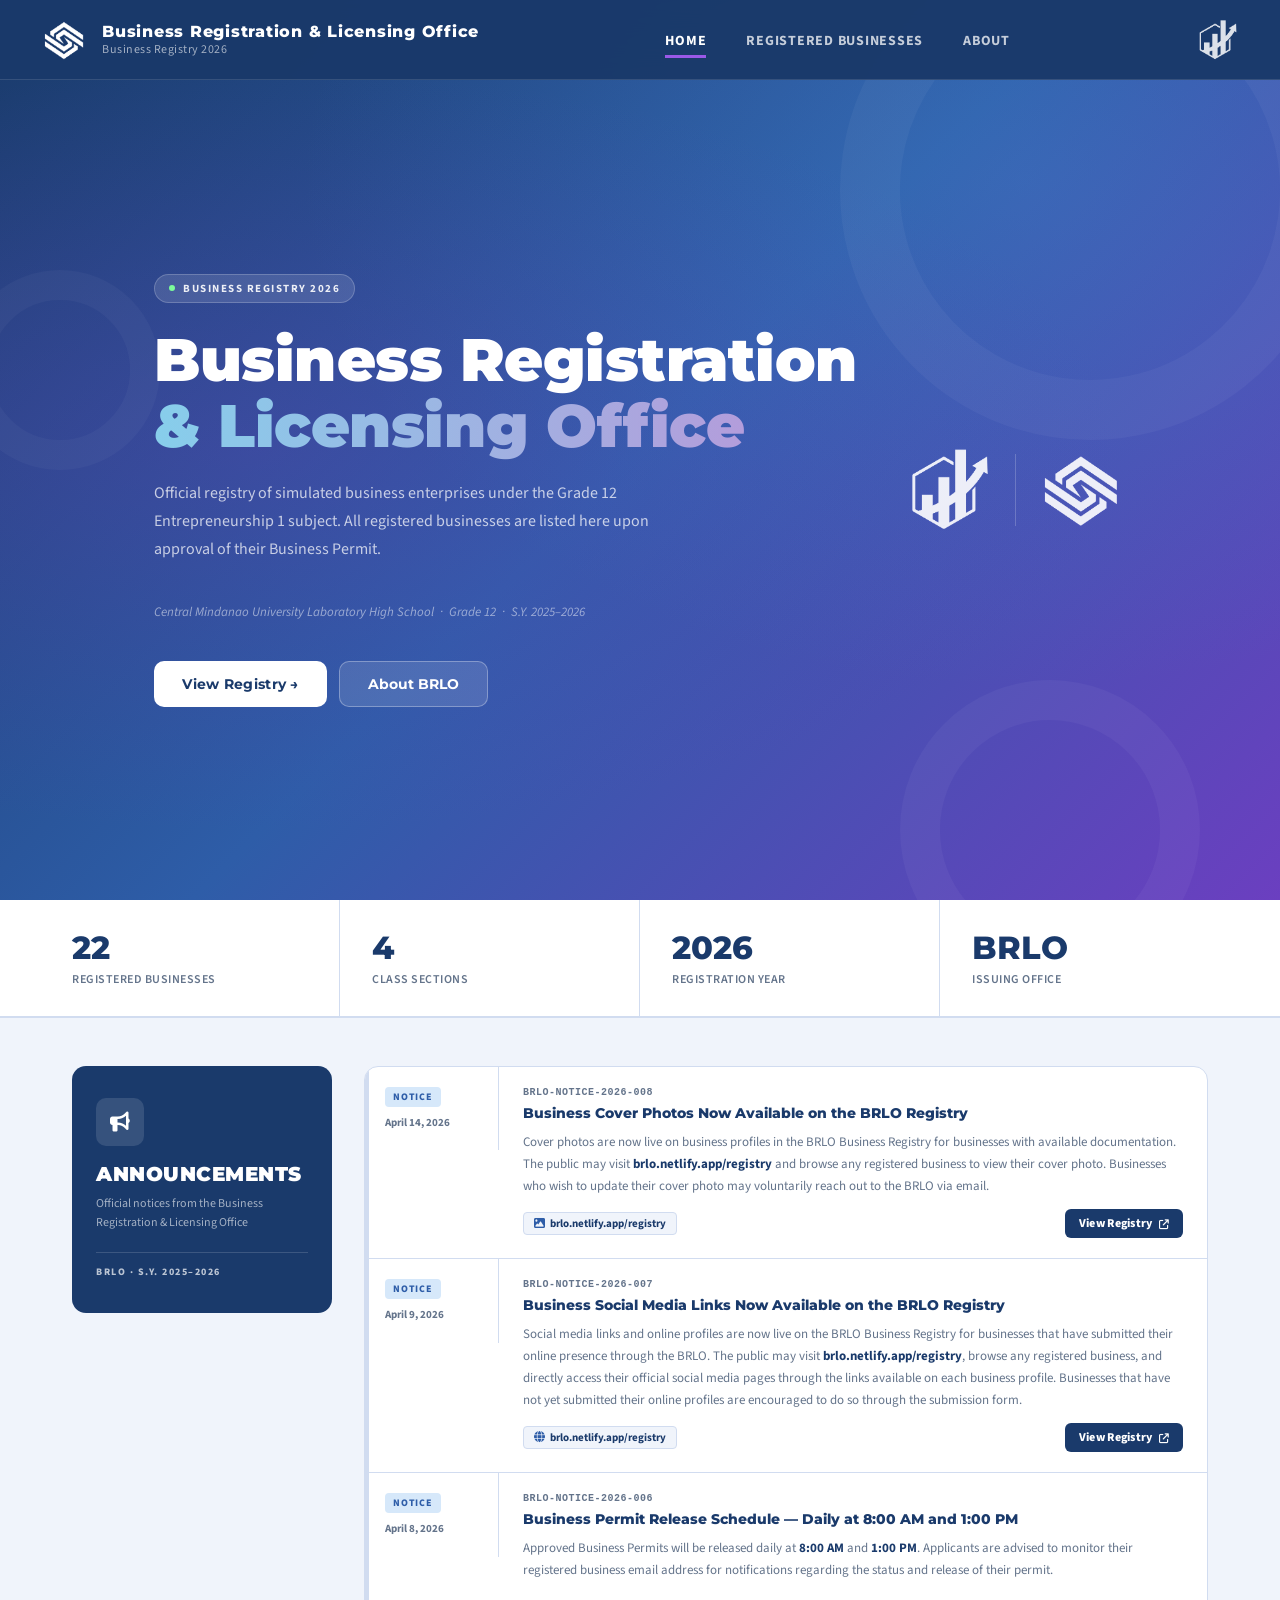
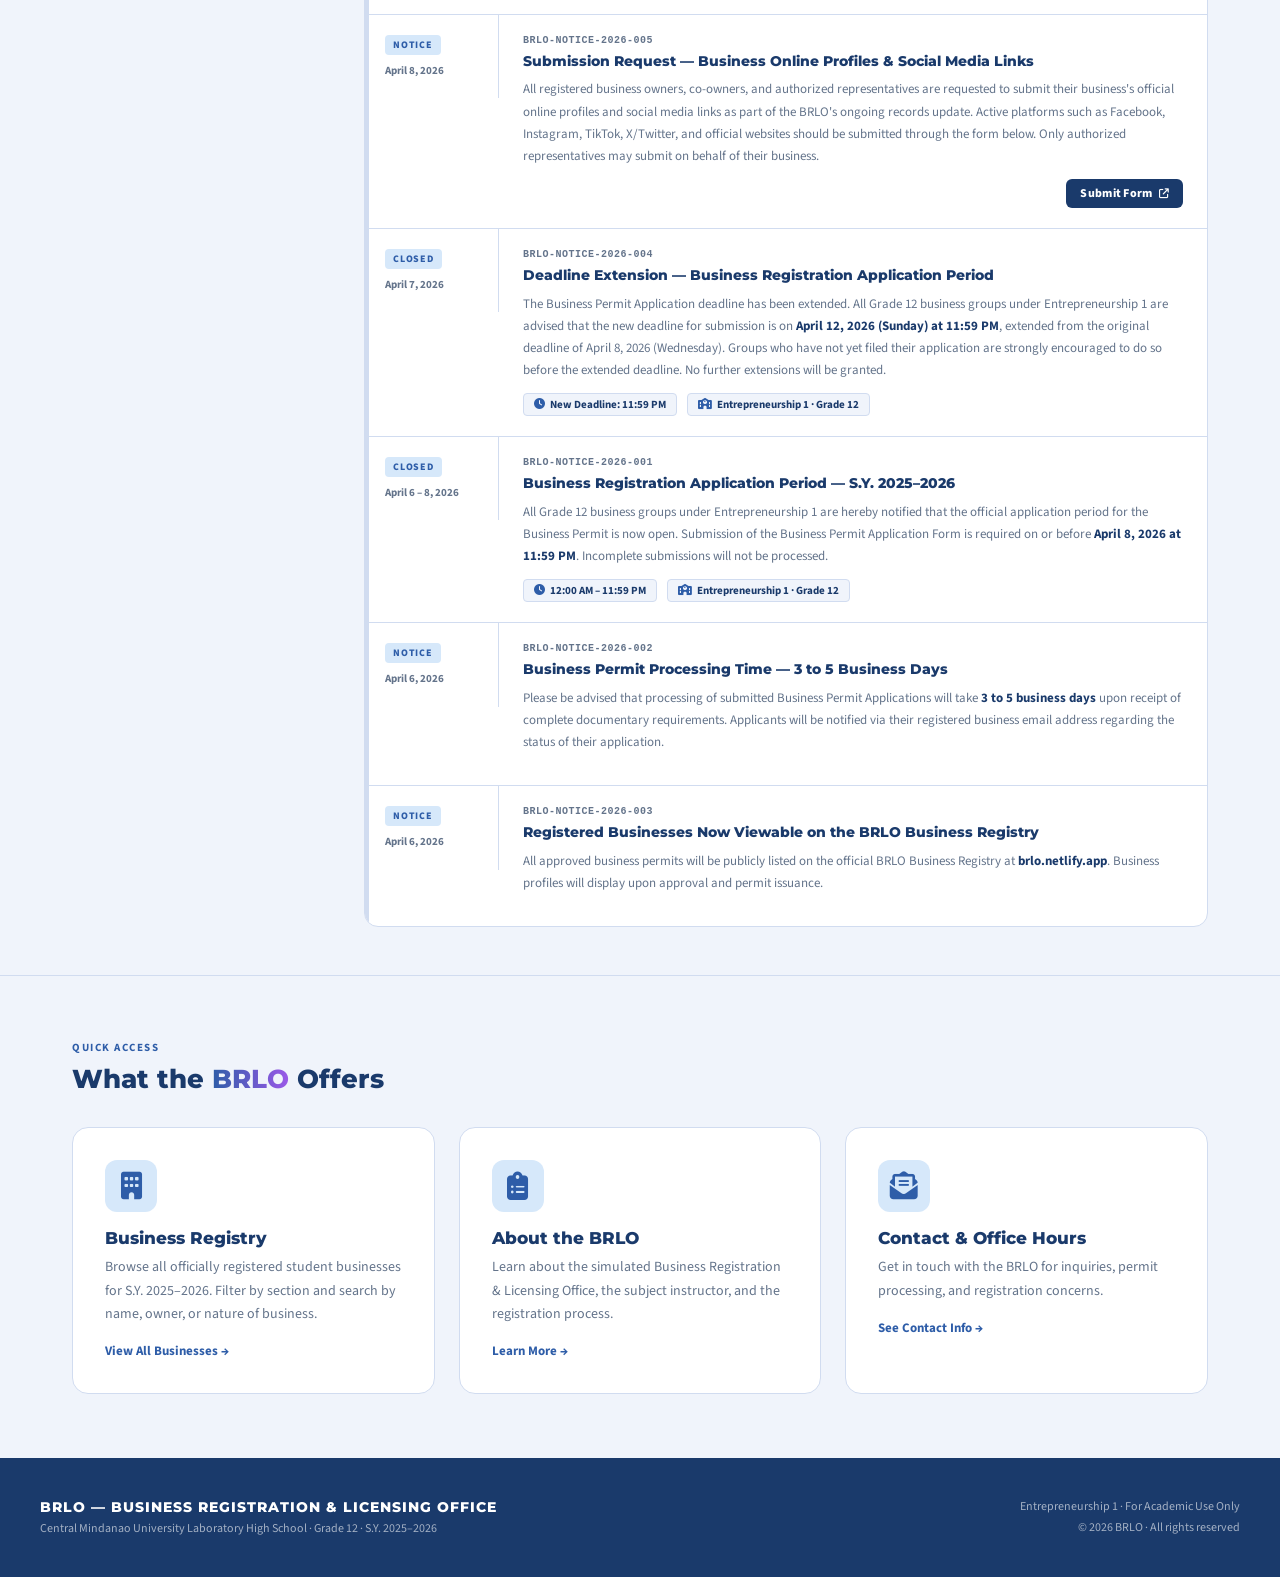
==== commit 3aba1723: "added new announcement" ====
--- a/index.html
+++ b/index.html
@@ -124,39 +124,70 @@
     <!-- Right: Announcement list -->
     <div class="announcements-list">
 
-      <!-- Item 1 — Active/urgent -->
-
-        <div class="announcement-item">
-          <div class="announcement-item-left">
-            <div class="announcement-tag general-tag">Notice</div>
-            <div class="announcement-date">April 9, 2026</div>
-          </div>
-          <div class="announcement-item-content">
-            <div class="announcement-ref">BRLO-NOTICE-2026-007</div>
-            <div class="announcement-title">
-              Business Social Media Links Now Available on the BRLO Registry
-            </div>
-            <div class="announcement-desc">
-              Social media links and online profiles are now live on the BRLO Business Registry
-              for businesses that have submitted their online presence through the BRLO.
-              The public may visit <strong>brlo.netlify.app/registry</strong>, browse any registered
-              business, and directly access their official social media pages through the
-              links available on each business profile. Businesses that have not yet submitted
-              their online profiles are encouraged to do so through the submission form.
-            </div>
-            <div class="announcement-footer-row">
-              <span class="announcement-meta-tag">
-                <i class="fa-solid fa-globe"></i> brlo.netlify.app/registry
-              </span>
-              <a href="https://brlo.netlify.app/registry"
-                target="_blank" rel="noopener"
-                class="announcement-read-more">
-                View Registry <i class="fa-solid fa-arrow-up-right-from-square"></i>
-              </a>
-            </div>
-          </div>
-        </div>
-
+      <!-- BRLO-NOTICE-2026-008 — Cover Photos -->
+      <div class="announcement-item">
+        <div class="announcement-item-left">
+          <div class="announcement-tag general-tag">Notice</div>
+          <div class="announcement-date">April 14, 2026</div>
+        </div>
+        <div class="announcement-item-content">
+          <div class="announcement-ref">BRLO-NOTICE-2026-008</div>
+          <div class="announcement-title">
+            Business Cover Photos Now Available on the BRLO Registry
+          </div>
+          <div class="announcement-desc">
+            Cover photos are now live on business profiles in the BRLO Business Registry
+            for businesses with available documentation. The public may visit
+            <strong>brlo.netlify.app/registry</strong> and browse any registered business
+            to view their cover photo. Businesses who wish to update their cover photo
+            may voluntarily reach out to the BRLO via email.
+          </div>
+          <div class="announcement-footer-row">
+            <span class="announcement-meta-tag">
+              <i class="fa-solid fa-image"></i> brlo.netlify.app/registry
+            </span>
+            <a href="https://brlo.netlify.app/registry"
+              target="_blank" rel="noopener"
+              class="announcement-read-more">
+              View Registry <i class="fa-solid fa-arrow-up-right-from-square"></i>
+            </a>
+          </div>
+        </div>
+      </div>
+
+      <!-- BRLO-NOTICE-2026-007 -->
+      <div class="announcement-item">
+        <div class="announcement-item-left">
+          <div class="announcement-tag general-tag">Notice</div>
+          <div class="announcement-date">April 9, 2026</div>
+        </div>
+        <div class="announcement-item-content">
+          <div class="announcement-ref">BRLO-NOTICE-2026-007</div>
+          <div class="announcement-title">
+            Business Social Media Links Now Available on the BRLO Registry
+          </div>
+          <div class="announcement-desc">
+            Social media links and online profiles are now live on the BRLO Business Registry
+            for businesses that have submitted their online presence through the BRLO.
+            The public may visit <strong>brlo.netlify.app/registry</strong>, browse any registered
+            business, and directly access their official social media pages through the
+            links available on each business profile. Businesses that have not yet submitted
+            their online profiles are encouraged to do so through the submission form.
+          </div>
+          <div class="announcement-footer-row">
+            <span class="announcement-meta-tag">
+              <i class="fa-solid fa-globe"></i> brlo.netlify.app/registry
+            </span>
+            <a href="https://brlo.netlify.app/registry"
+              target="_blank" rel="noopener"
+              class="announcement-read-more">
+              View Registry <i class="fa-solid fa-arrow-up-right-from-square"></i>
+            </a>
+          </div>
+        </div>
+      </div>
+
+      <!-- BRLO-NOTICE-2026-006 -->
       <div class="announcement-item">
         <div class="announcement-item-left">
           <div class="announcement-tag general-tag">Notice</div>
@@ -176,7 +207,8 @@
         </div>
       </div>
 
-       <div class="announcement-item">
+      <!-- BRLO-NOTICE-2026-005 -->
+      <div class="announcement-item">
         <div class="announcement-item-left">
           <div class="announcement-tag general-tag">Notice</div>
           <div class="announcement-date">April 8, 2026</div>
@@ -204,49 +236,41 @@
         </div>
       </div>
 
-      <!-- Item 1 — Deadline Extension (NEW - place this FIRST) -->
-<div class="announcement-item urgent">
-  <div class="announcement-item-left">
-    <div class="announcement-tag urgent-tag">
-      <span class="announcement-dot"></span> Updated
-    </div>
-    <div class="announcement-date">April 7, 2026</div>
-  </div>
-  <div class="announcement-item-content">
-    <div class="announcement-ref">BRLO-NOTICE-2026-004</div>
-    <div class="announcement-title">
-      Deadline Extension — Business Registration Application Period
-    </div>
-    <div class="announcement-desc">
-      The Business Permit Application deadline has been extended. 
-      All Grade 12 business groups under Entrepreneurship 1 are advised 
-      that the new deadline for submission is on 
-      <strong>April 12, 2026 (Sunday) at 11:59 PM</strong>, 
-      extended from the original deadline of April 8, 2026 (Wednesday). 
-      Groups who have not yet filed their application are strongly encouraged 
-      to do so before the extended deadline. No further extensions will be granted.
-    </div>
-    <div class="announcement-footer-row">
-      <span class="announcement-meta-tag">
-        <i class="fa-solid fa-clock"></i> New Deadline: 11:59 PM
-      </span>
-      <span class="announcement-meta-tag">
-        <i class="fa-solid fa-school"></i> Entrepreneurship 1 · Grade 12
-      </span>
-      <a href="https://forms.gle/V1A6bCHSLGgo3zZy9"
-         target="_blank" rel="noopener"
-         class="announcement-read-more">
-        File Application <i class="fa-solid fa-arrow-up-right-from-square"></i>
-      </a>
-    </div>
-  </div>
-</div>
-
-      <div class="announcement-item urgent">
-        <div class="announcement-item-left">
-          <div class="announcement-tag urgent-tag">
-            <span class="announcement-dot"></span> Now Open
-          </div>
+      <!-- BRLO-NOTICE-2026-004 — Deadline Extension (now closed) -->
+      <div class="announcement-item">
+        <div class="announcement-item-left">
+          <div class="announcement-tag general-tag">Closed</div>
+          <div class="announcement-date">April 7, 2026</div>
+        </div>
+        <div class="announcement-item-content">
+          <div class="announcement-ref">BRLO-NOTICE-2026-004</div>
+          <div class="announcement-title">
+            Deadline Extension — Business Registration Application Period
+          </div>
+          <div class="announcement-desc">
+            The Business Permit Application deadline has been extended.
+            All Grade 12 business groups under Entrepreneurship 1 are advised
+            that the new deadline for submission is on
+            <strong>April 12, 2026 (Sunday) at 11:59 PM</strong>,
+            extended from the original deadline of April 8, 2026 (Wednesday).
+            Groups who have not yet filed their application are strongly encouraged
+            to do so before the extended deadline. No further extensions will be granted.
+          </div>
+          <div class="announcement-footer-row">
+            <span class="announcement-meta-tag">
+              <i class="fa-solid fa-clock"></i> New Deadline: 11:59 PM
+            </span>
+            <span class="announcement-meta-tag">
+              <i class="fa-solid fa-school"></i> Entrepreneurship 1 · Grade 12
+            </span>
+          </div>
+        </div>
+      </div>
+
+      <!-- BRLO-NOTICE-2026-001 — Application Period (now closed) -->
+      <div class="announcement-item">
+        <div class="announcement-item-left">
+          <div class="announcement-tag general-tag">Closed</div>
           <div class="announcement-date">April 6 – 8, 2026</div>
         </div>
         <div class="announcement-item-content">
@@ -268,16 +292,11 @@
             <span class="announcement-meta-tag">
               <i class="fa-solid fa-school"></i> Entrepreneurship 1 · Grade 12
             </span>
-            <a href="https://forms.gle/V1A6bCHSLGgo3zZy9"
-               target="_blank" rel="noopener"
-               class="announcement-read-more">
-              File Application <i class="fa-solid fa-arrow-up-right-from-square"></i>
-            </a>
-          </div>
-        </div>
-      </div>
-
-      <!-- Item 2 — General notice -->
+          </div>
+        </div>
+      </div>
+
+      <!-- BRLO-NOTICE-2026-002 -->
       <div class="announcement-item">
         <div class="announcement-item-left">
           <div class="announcement-tag general-tag">Notice</div>
@@ -298,7 +317,7 @@
         </div>
       </div>
 
-      <!-- Item 3 — General notice -->
+      <!-- BRLO-NOTICE-2026-003 -->
       <div class="announcement-item">
         <div class="announcement-item-left">
           <div class="announcement-tag general-tag">Notice</div>
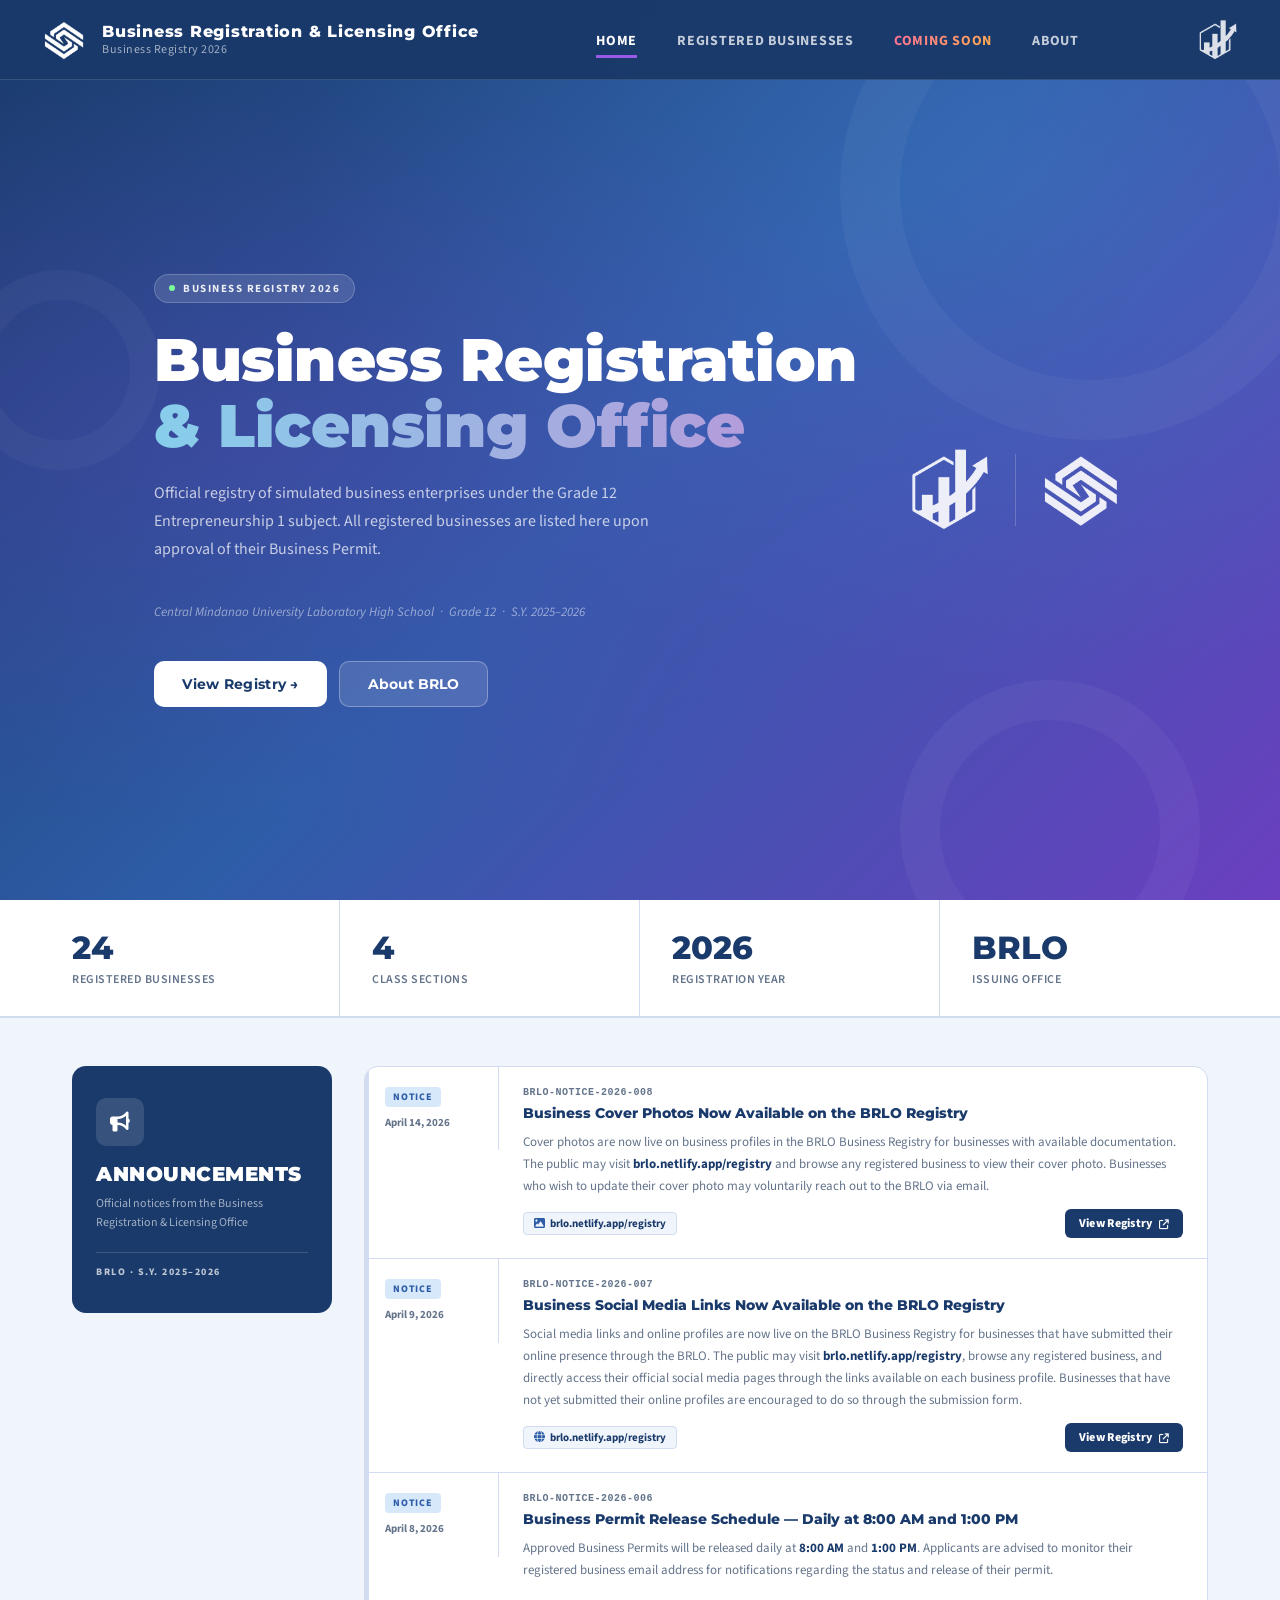
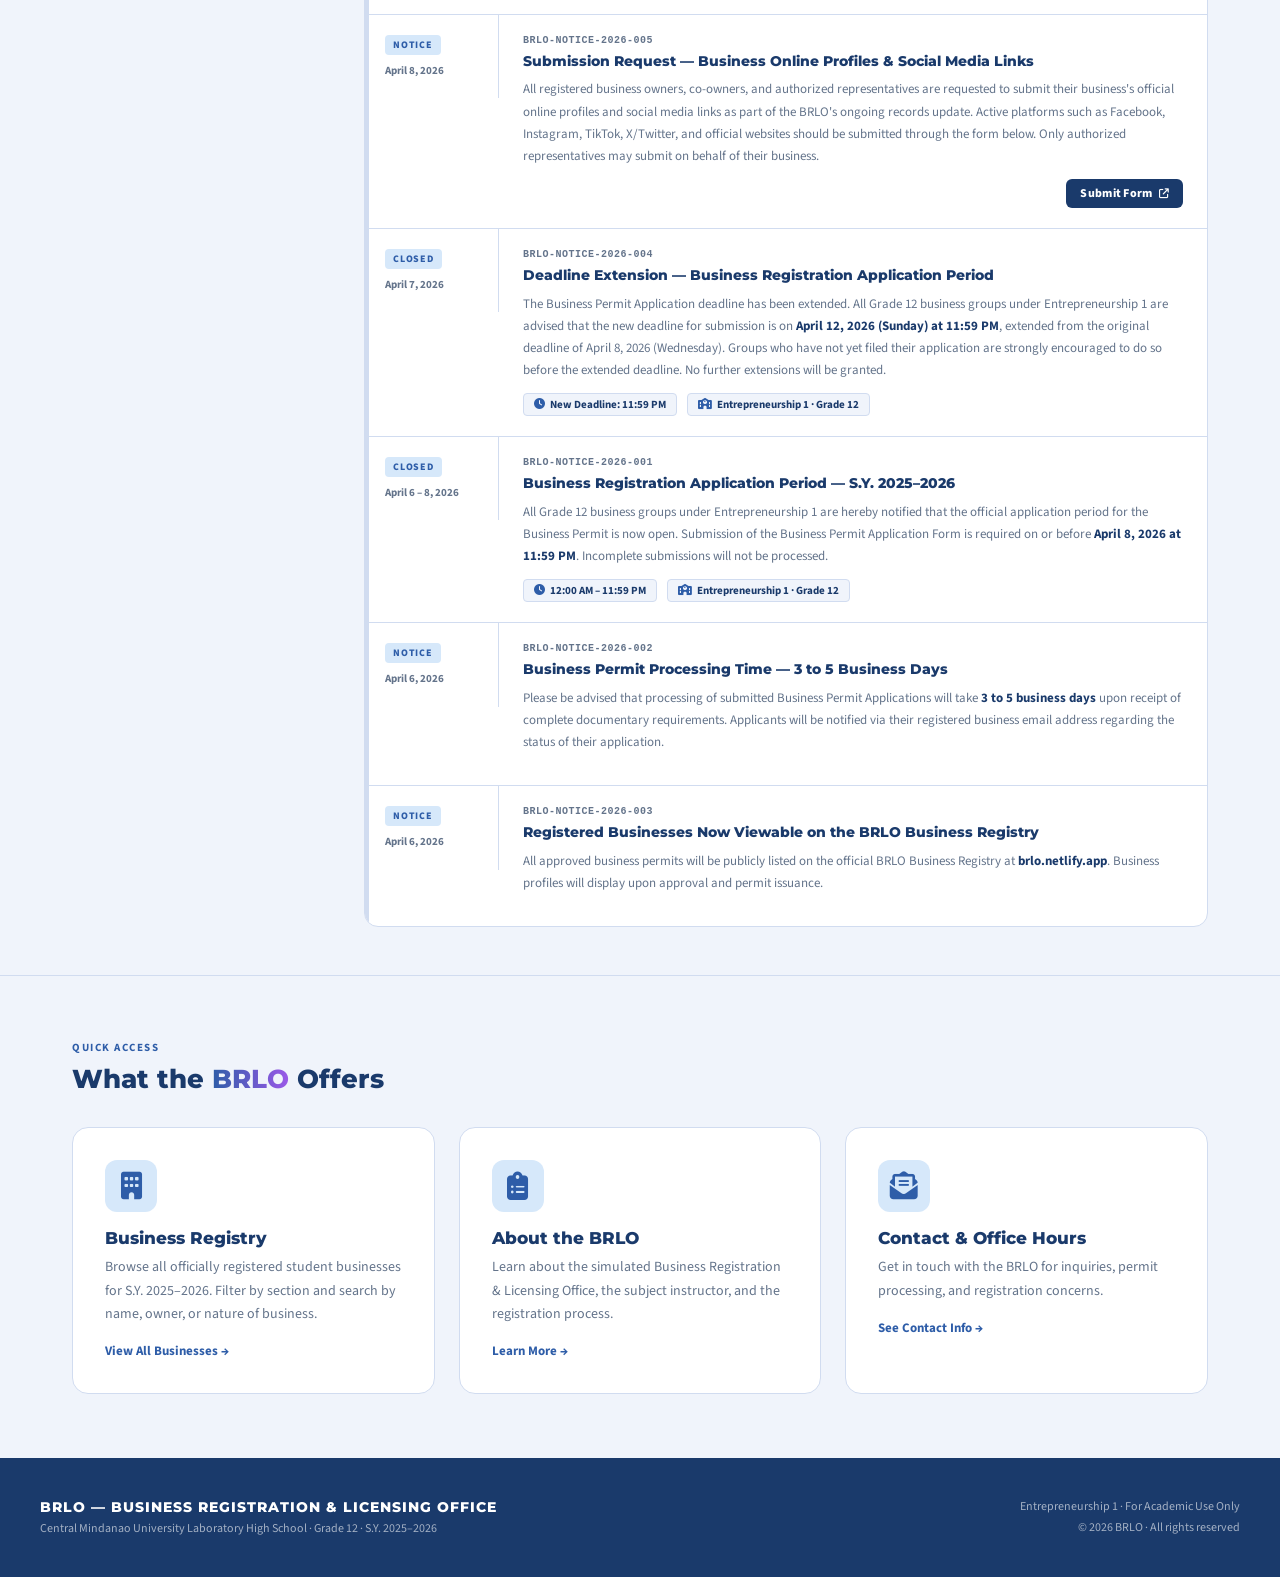
==== commit 7345c8b9: "added new awards page masked by a coming soon front" ====
--- a/index.html
+++ b/index.html
@@ -9,6 +9,7 @@
   <link rel="stylesheet" href="https://cdnjs.cloudflare.com/ajax/libs/font-awesome/6.5.0/css/all.min.css">
   <link rel="stylesheet" href="css/style.css">
   <link rel="stylesheet" href="css/home.css">
+  <link rel="stylesheet" href="coming-soon.css">
   <link rel="stylesheet" href="css/hamburger.css">
   <link rel="apple-touch-icon" sizes="180x180" href="favicon_io/apple-touch-icon.png">
   <link rel="icon" type="image/png" sizes="32x32" href="favicon_io/favicon-32x32.png">
@@ -31,6 +32,7 @@
     <ul class="nav-links">
       <li><a href="index.html"    class="nav-link-home">Home</a></li>
       <li><a href="registry.html" class="nav-link-registry">Registered Businesses</a></li>
+      <li><a href="awards.html"   class="nav-link-awards">Coming Soon</a></li>
       <li><a href="about.html"    class="nav-link-about">About</a></li>
     </ul>
 
--- a/css/style.css
+++ b/css/style.css
@@ -101,7 +101,8 @@
 }
 .page-home     .nav-link-home,
 .page-registry .nav-link-registry,
-.page-about    .nav-link-about {
+.page-about    .nav-link-about,
+.page-awards   .nav-link-awards {
   color: #fff;
   border-bottom: 3px solid var(--violet);
   padding-bottom: 4px;
--- a/coming-soon.css
+++ b/coming-soon.css
@@ -0,0 +1,432 @@
+/* ═══════════════════════════════════════════════════
+   coming-soon.css — Coming Soon Teaser
+   ═══════════════════════════════════════════════════ */
+
+/* ─── Coming Soon Nav Link Styling (Global) ─── */
+.nav-link-awards {
+  background: linear-gradient(135deg, #ff6b9d 0%, #FFB347 100%);
+  -webkit-background-clip: text;
+  -webkit-text-fill-color: transparent;
+  background-clip: text;
+  font-weight: 700 !important;
+}
+
+.page-awards-coming {
+  min-height: 100vh;
+  display: flex;
+  align-items: center;
+  justify-content: center;
+  background: linear-gradient(135deg, var(--bg) 0%, #e8ecf8 100%);
+  overflow: visible;
+  position: relative;
+  padding: 60px 20px;
+}
+
+/* ─── Animated Background Elements ─── */
+.coming-soon-bg {
+  position: fixed;
+  top: 0;
+  left: 0;
+  width: 100%;
+  height: 100%;
+  z-index: -1;
+  overflow: hidden;
+}
+
+.coming-soon-geo {
+  position: absolute;
+  opacity: 0.08;
+  pointer-events: none;
+}
+
+.coming-soon-geo-1 {
+  width: 300px;
+  height: 300px;
+  background: #6B3FC0;
+  border-radius: 40% 60% 70% 30% / 40% 50% 60% 50%;
+  top: -100px;
+  right: -100px;
+  animation: float 6s ease-in-out infinite;
+}
+
+.coming-soon-geo-2 {
+  width: 250px;
+  height: 250px;
+  background: #2E5DA8;
+  border-radius: 60% 40% 30% 70% / 60% 30% 70% 40%;
+  bottom: -80px;
+  left: -80px;
+  animation: float 8s ease-in-out infinite reverse;
+}
+
+.coming-soon-geo-3 {
+  width: 200px;
+  height: 200px;
+  background: #ff6b9d;
+  border-radius: 30% 70% 70% 30% / 30% 30% 70% 70%;
+  top: 50%;
+  left: 10%;
+  animation: float 7s ease-in-out infinite;
+}
+
+@keyframes float {
+  0%, 100% {
+    transform: translateY(0px) rotate(0deg);
+  }
+  50% {
+    transform: translateY(-30px) rotate(5deg);
+  }
+}
+
+/* ─── Coming Soon Container ─── */
+.coming-soon-container {
+  position: relative;
+  z-index: 10;
+  max-width: 700px;
+  width: 90%;
+  text-align: center;
+  padding: 60px 40px;
+  background: rgba(255, 255, 255, 0.95);
+  border-radius: 20px;
+  box-shadow: 0 20px 60px rgba(0, 0, 0, 0.1);
+  backdrop-filter: blur(10px);
+  border: 1px solid rgba(255, 255, 255, 0.5);
+  animation: slideUp 0.8s ease-out;
+}
+
+@keyframes slideUp {
+  from {
+    opacity: 0;
+    transform: translateY(30px);
+  }
+  to {
+    opacity: 1;
+    transform: translateY(0);
+  }
+}
+
+/* ─── Icon/Trophy ─── */
+.coming-soon-icon {
+  margin-bottom: 30px;
+}
+
+.coming-soon-icon i {
+  font-size: 80px;
+  background: linear-gradient(135deg, #2E5DA8 0%, #6B3FC0 100%);
+  -webkit-background-clip: text;
+  -webkit-text-fill-color: transparent;
+  background-clip: text;
+  animation: pulse 2s ease-in-out infinite;
+}
+
+@keyframes pulse {
+  0%, 100% {
+    transform: scale(1);
+  }
+  50% {
+    transform: scale(1.1);
+  }
+}
+
+/* ─── Title ─── */
+.coming-soon-title {
+  font-size: 3rem;
+  font-weight: 800;
+  margin-bottom: 15px;
+  background: linear-gradient(135deg, #2E5DA8 0%, #6B3FC0 100%);
+  -webkit-background-clip: text;
+  -webkit-text-fill-color: transparent;
+  background-clip: text;
+  line-height: 1.2;
+}
+
+.coming-soon-subtitle {
+  font-size: 1.3rem;
+  color: #6B3FC0;
+  font-weight: 600;
+  margin-bottom: 30px;
+  letter-spacing: 1px;
+}
+
+/* ─── Description ─── */
+.coming-soon-description {
+  font-size: 1.05rem;
+  color: #5a5a7a;
+  line-height: 1.8;
+  margin-bottom: 40px;
+  font-family: 'Source Sans 3', sans-serif;
+}
+
+.coming-soon-description strong {
+  color: #2E5DA8;
+  font-weight: 600;
+}
+
+/* ─── Highlight Boxes ─── */
+.coming-soon-highlights {
+  display: grid;
+  grid-template-columns: 1fr 1fr;
+  gap: 20px;
+  margin-bottom: 40px;
+}
+
+.highlight-item {
+  background: linear-gradient(135deg, rgba(46, 93, 168, 0.05) 0%, rgba(107, 63, 192, 0.05) 100%);
+  padding: 20px;
+  border-radius: 12px;
+  border: 2px solid #e0e0f0;
+  transition: all 0.3s ease;
+}
+
+.highlight-item:hover {
+  border-color: #6B3FC0;
+  transform: translateY(-5px);
+  box-shadow: 0 10px 30px rgba(107, 63, 192, 0.15);
+}
+
+.highlight-item i {
+  font-size: 2rem;
+  background: linear-gradient(135deg, #2E5DA8 0%, #6B3FC0 100%);
+  -webkit-background-clip: text;
+  -webkit-text-fill-color: transparent;
+  background-clip: text;
+  display: block;
+  margin-bottom: 10px;
+}
+
+.highlight-item-title {
+  font-weight: 600;
+  color: #2E5DA8;
+  font-size: 0.95rem;
+  margin-bottom: 5px;
+}
+
+.highlight-item-text {
+  font-size: 0.85rem;
+  color: #7a7a8c;
+}
+
+/* ─── Notify Button ─── */
+.coming-soon-cta {
+  display: flex;
+  gap: 15px;
+  margin-bottom: 35px;
+  flex-wrap: wrap;
+  justify-content: center;
+}
+
+.notify-btn {
+  background: linear-gradient(135deg, #2E5DA8 0%, #6B3FC0 100%);
+  color: white;
+  border: none;
+  padding: 14px 35px;
+  font-size: 1rem;
+  font-weight: 600;
+  border-radius: 8px;
+  cursor: pointer;
+  transition: all 0.3s ease;
+  box-shadow: 0 10px 30px rgba(107, 63, 192, 0.3);
+  font-family: 'Montserrat', sans-serif;
+  text-decoration: none;
+}
+
+.notify-btn:hover {
+  transform: translateY(-3px);
+  box-shadow: 0 15px 40px rgba(107, 63, 192, 0.4);
+}
+
+.notify-btn:active {
+  transform: translateY(-1px);
+}
+
+.back-btn {
+  background: white;
+  color: #2E5DA8;
+  border: 2px solid #2E5DA8;
+  padding: 12px 35px;
+  font-size: 1rem;
+  font-weight: 600;
+  border-radius: 8px;
+  cursor: pointer;
+  transition: all 0.3s ease;
+  text-decoration: none;
+  display: inline-block;
+  font-family: 'Montserrat', sans-serif;
+}
+
+.back-btn:hover {
+  background: #f8f9fd;
+  transform: translateY(-3px);
+}
+
+/* ─── Countdown Timer (Optional) ─── */
+.coming-soon-countdown {
+  background: linear-gradient(135deg, rgba(46, 93, 168, 0.08) 0%, rgba(107, 63, 192, 0.08) 100%);
+  padding: 25px;
+  border-radius: 12px;
+  margin-top: 35px;
+  border: 2px solid #e0e0f0;
+}
+
+.countdown-label {
+  font-size: 0.9rem;
+  color: #7a7a8c;
+  text-transform: uppercase;
+  letter-spacing: 1px;
+  margin-bottom: 15px;
+  font-weight: 600;
+}
+
+.countdown-timer {
+  display: flex;
+  justify-content: center;
+  gap: 15px;
+  flex-wrap: wrap;
+}
+
+.countdown-item {
+  display: flex;
+  flex-direction: column;
+  align-items: center;
+}
+
+.countdown-number {
+  font-size: 2rem;
+  font-weight: 800;
+  background: linear-gradient(135deg, #2E5DA8 0%, #6B3FC0 100%);
+  -webkit-background-clip: text;
+  -webkit-text-fill-color: transparent;
+  background-clip: text;
+}
+
+.countdown-label-item {
+  font-size: 0.75rem;
+  color: #7a7a8c;
+  text-transform: uppercase;
+  font-weight: 600;
+  letter-spacing: 0.5px;
+  margin-top: 5px;
+}
+
+/* ─── Footer Note ─── */
+.coming-soon-footer {
+  font-size: 0.9rem;
+  color: #9a9aac;
+  margin-top: 30px;
+  padding-top: 25px;
+  border-top: 1px solid #e0e0f0;
+}
+
+.coming-soon-footer strong {
+  color: #2E5DA8;
+}
+
+/* ─── Responsive ─── */
+@media (max-width: 768px) {
+  .coming-soon-container {
+    padding: 40px 25px;
+  }
+
+  .coming-soon-title {
+    font-size: 2.2rem;
+  }
+
+  .coming-soon-subtitle {
+    font-size: 1.1rem;
+  }
+
+  .coming-soon-highlights {
+    grid-template-columns: 1fr;
+  }
+
+  .coming-soon-cta {
+    flex-direction: column;
+  }
+
+  .notify-btn,
+  .back-btn {
+    width: 100%;
+  }
+
+  .countdown-timer {
+    gap: 10px;
+  }
+
+  .countdown-number {
+    font-size: 1.5rem;
+  }
+
+  /* Mobile menu Coming Soon link styling */
+  .nav-links .nav-link-awards {
+    background: linear-gradient(135deg, #ff6b9d 0%, #FFB347 100%);
+    -webkit-background-clip: text;
+    -webkit-text-fill-color: transparent;
+    background-clip: text;
+    display: block;
+    color: transparent;
+    font-weight: 700 !important;
+  }
+
+  /* Active state for Coming Soon page on mobile */
+  .page-awards-coming .nav-link-awards {
+    border-left: 4px solid #ff6b9d;
+    padding-left: calc(1.5rem - 4px);
+    background: linear-gradient(135deg, #ff6b9d 0%, #FFB347 100%);
+    -webkit-background-clip: text;
+    -webkit-text-fill-color: transparent;
+    background-clip: text;
+    backdrop-filter: blur(0);
+  }
+
+  .page-awards-coming .nav-link-awards {
+    background: linear-gradient(135deg, #ff6b9d 0%, #FFB347 100%);
+    -webkit-background-clip: text;
+    -webkit-text-fill-color: transparent;
+    background-clip: text;
+    border-left: 4px solid #ff6b9d;
+    padding-left: calc(1.5rem - 4px);
+    background-color: rgba(255, 107, 157, 0.1);
+    border-bottom: 1px solid rgba(255,255,255,0.07);
+  }
+}
+
+@media (max-width: 480px) {
+  .coming-soon-container {
+    padding: 30px 20px;
+  }
+
+  .coming-soon-icon i {
+    font-size: 60px;
+  }
+
+  .coming-soon-title {
+    font-size: 1.8rem;
+  }
+
+  .coming-soon-subtitle {
+    font-size: 1rem;
+  }
+
+  .coming-soon-description {
+    font-size: 0.95rem;
+  }
+}
+
+/* ─── Fiery Gradient for Coming Soon Nav Link ─── */
+.page-awards-coming .nav-link-awards {
+  background: linear-gradient(135deg, #ff6b35 0%, #ff2c2c 50%, #f7931e 100%);
+  -webkit-background-clip: text;
+  -webkit-text-fill-color: transparent;
+  background-clip: text;
+  font-weight: 600;
+  animation: fireGradient 3s ease-in-out infinite;
+}
+
+@keyframes fireGradient {
+  0%, 100% {
+    filter: brightness(1);
+  }
+  50% {
+    filter: brightness(1.2);
+  }
+}
